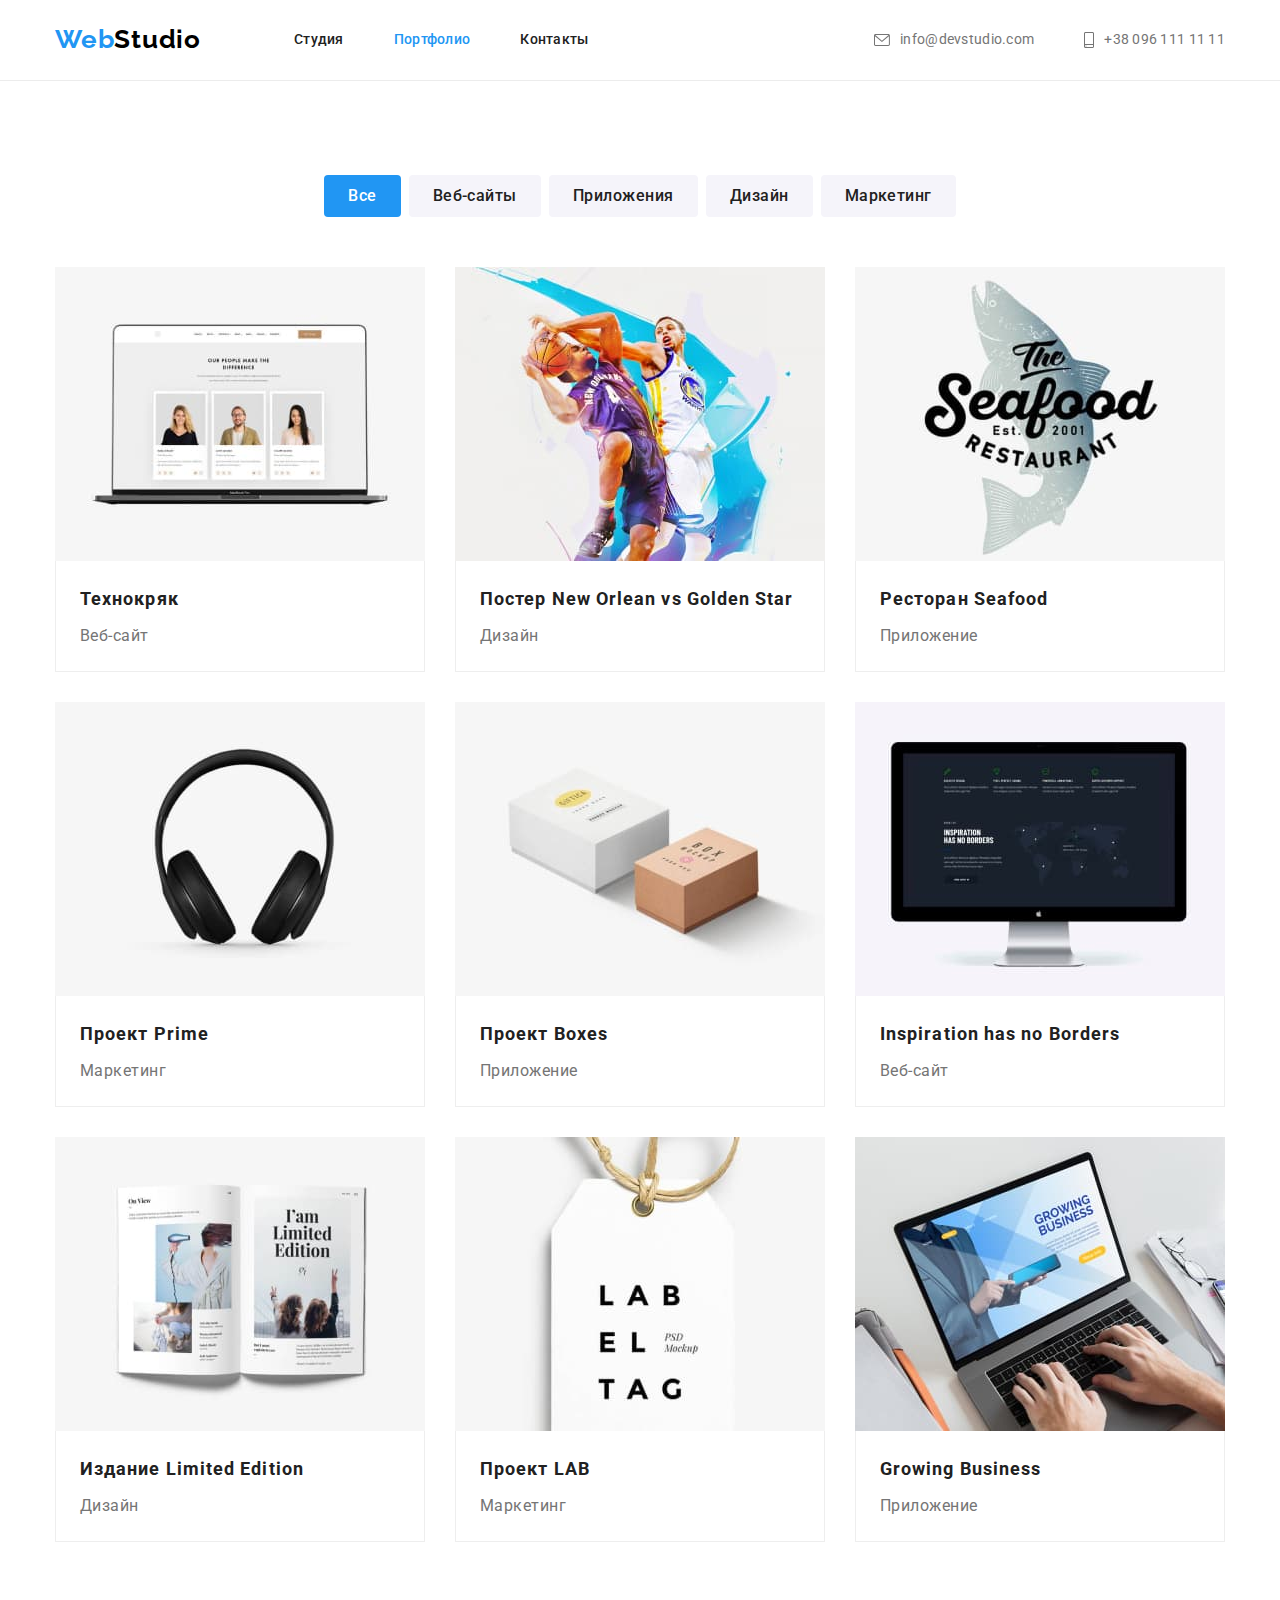
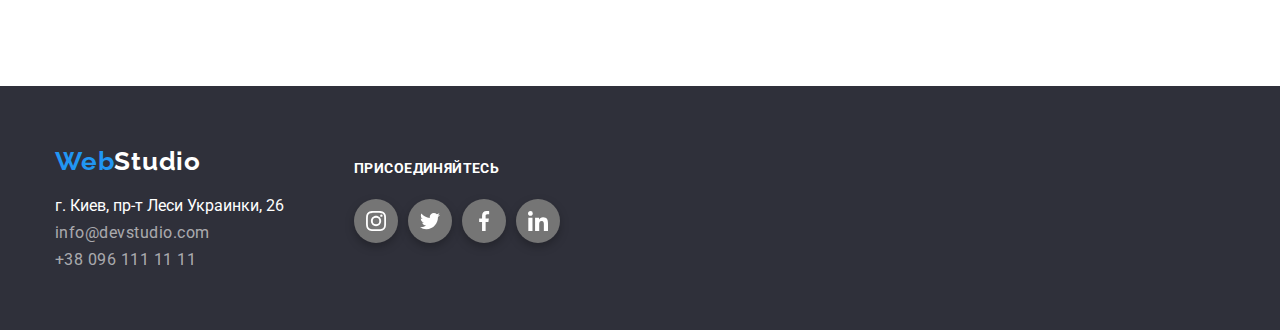
==== portfolio.html @ 72000f56 "q" ====
<!DOCTYPE html>
<html lang="ru">
  <head>
    <meta charset="UTF-8" />
    <meta http-equiv="X-UA-Compatible" content="IE=edge" />
    <meta name="viewport" content="width=device-width, initial-scale=1.0" />
    <title>Домашнее задание</title>
    <link rel="preconnect" href="https://fonts.googleapis.com" />
    <link rel="preconnect" href="https://fonts.gstatic.com" crossorigin />
    <link
      href="https://fonts.googleapis.com/css2?family=Raleway:wght@700&family=Roboto:wght@400;500;700;900&display=swap"
      rel="stylesheet"
    />
    <link
      rel="stylesheet"
      href="https://cdnjs.cloudflare.com/ajax/libs/modern-normalize/1.1.0/modern-normalize.css"
    />
    <link rel="stylesheet" href="./css/style.css" />
  </head>
  <body>
    <!--Навігація сайnа-->
    <header class="page-header">
      <div class="container main-nav">
        <a class="logo" href="" lang="en"><span class="logo-s">Web</span>Studio</a>
        <nav class="site-nav">
          <ul class="site-nav list">
            <li class="item"><a class="link" href="./index.html">Студия</a></li>
            <li class="item"><a class="link current" href="./portfolio.html">Портфолио</a></li>
            <li class="item"><a class="link" href="">Контакты</a></li>
          </ul>
        </nav>
        <ul class="auth-nav list">
          <li class="item">
            <a class="link" href="mailto:info@devstudio.com">
              <svg class="icon-envelope">
                <use href="./images/symbol-defs.svg#icon-envelope"></use>
              </svg>
              info@devstudio.com</a
            >
          </li>
          <li class="item">
            <a class="link" href="tel:+380961111111">
              <svg class="icon-smartphone">
                <use href="./images/symbol-defs.svg#icon-smartphone"></use>
              </svg>
              +38 096 111 11 11</a
            >
          </li>
        </ul>
      </div>
    </header>
    <main>
      <!--Секцыя потфолыо-->
      <section class="section-work section">
        <h1 class="title-nav visually-hidden">Портфолио</h1>
        <div class="container">
          <ul class="list list-nav">
            <li class="item"><button class="btn btn-nav active" type="button">Все</button></li>
            <li class="item"><button class="btn btn-nav" type="button">Веб-сайты</button></li>
            <li class="item"><button class="btn btn-nav" type="button">Приложения</button></li>
            <li class="item"><button class="btn btn-nav" type="button">Дизайн</button></li>
            <li class="item"><button class="btn btn-nav" type="button">Маркетинг</button></li>
          </ul>
          <ul class="list list-work">
            <li class="item">
              <a class="link" href="">
                <img src="./images/project.jpg" alt="ноутбук з сайтом" width="370" />
                <div class="border">
                  <h2 class="title">Технокряк</h2>
                  <p class="text">Веб-сайт</p>
                </div></a
              >
            </li>
            <li class="item">
              <a href="" class="link"
                ><img src="./images/project2.jpg" alt="Два баскетболысти" width="370" />
                <div class="border">
                  <h2 class="title">Постер New Orlean vs Golden Star</h2>
                  <p class="text">Дизайн</p>
                </div></a
              >
            </li>
            <li class="item">
              <a href="" class="link"
                ><img
                  src="./images/project3.jpg"
                  alt="Емблема ресторану seafood Риба"
                  width="370"
                />
                <div class="border">
                  <h2 class="title">Ресторан Seafood</h2>
                  <p class="text">Приложение</p>
                </div></a
              >
            </li>
            <li class="item">
              <a href="" class="link">
                <img src="./images/project4.jpg" alt="Наушники" width="370" />
                <div class="border">
                  <h2 class="title">Проект Prime</h2>
                  <p class="text">Маркетинг</p>
                </div></a
              >
            </li>
            <li class="item">
              <a href="" class="link"
                ><img src="./images/project5.jpg" alt="Две коробки" width="370" />
                <div class="border">
                  <h2 class="title">Проект Boxes</h2>
                  <p class="text">Приложение</p>
                </div></a
              >
            </li>
            <li class="item">
              <a href="" class="link"
                ><img src="./images/project6.jpg" alt="Монытор з веб сайтом" width="370" />
                <div class="border">
                  <h2 class="title">Inspiration has no Borders</h2>
                  <p class="text">Веб-сайт</p>
                </div></a
              >
            </li>
            <li class="item">
              <a href="" class="link"
                ><img src="./images/project7.jpg" alt="Открит журнал" width="370" />
                <div class="border">
                  <h2 class="title">Издание Limited Edition</h2>
                  <p class="text">Дизайн</p>
                </div></a
              >
            </li>
            <li class="item">
              <a href="" class="link">
                <img src="./images/project8.jpg" alt="Бирка з проекта" width="370" />
                <div class="border">
                  <h2 class="title">Проект LAB</h2>
                  <p class="text">Маркетинг</p>
                </div></a
              >
            </li>
            <li class="item">
              <a href="" class="link"
                ><img src="./images/project9.jpg" alt="Человек набираэт текст" width="370" />
                <div class="border">
                  <h2 class="title">Growing Business</h2>
                  <p class="text">Приложение</p>
                </div></a
              >
            </li>
          </ul>
        </div>
      </section>
    </main>
    <!--Подвал сторынки з адресою-->
    <footer>
      <div class="container container-footer">
        <div>
          <a class="logo-footers" href="" lang="en"><span class="logo-s">Web</span>Studio</a>
          <address class="address">
            <ul class="address-link list">
              <li class="item">
                <a class="link map" href="https://goo.gl/maps/MDSYe2KbFYDutrP69"
                  >г. Киев, пр-т Леси Украинки, 26</a
                >
              </li>
              <li class="item">
                <a class="link mail" href="mailto:info@devstudio.com">info@devstudio.com</a>
              </li>
              <li class="item">
                <a class="link tel" href="tel:+380961111111">+38 096 111 11 11</a>
              </li>
            </ul>
          </address>
        </div>
        <div class="footer-social">
          <p class="text-footer">присоединяйтесь</p>
          <ul class="list footer-link">
            <li class="item">
              <a class="link link-item" href=""
                ><svg class="social social-footer">
                  <use href="./images/symbol-defs.svg#icon-instagram"></use>
                </svg>
              </a>
            </li>
            <li class="item">
              <a class="link link-item" href="">
                <svg class="social social-footer">
                  <use href="./images/symbol-defs.svg#icon-twitter"></use>
                </svg>
              </a>
            </li>
            <li class="item">
              <a class="link link-item" href="">
                <svg class="social social-footer">
                  <use href="./images/symbol-defs.svg#icon-facebook"></use>
                </svg>
              </a>
            </li>
            <li class="item">
              <a class="link link-item" href=""
                ><svg class="social social-footer">
                  <use href="./images/symbol-defs.svg#icon-linkedin"></use>
                </svg>
              </a>
            </li>
          </ul>
        </div>
      </div>
    </footer>
  </body>
</html>
---- css/style.css ----
body {
  margin: 0;
  font-family: Roboto, sans-serif;
}
h1,
h2,
h3,
h4,
h5,
h6,
p,
ul {
  margin: 0px;
  padding: 0px;
}
img {
  display: block;
  min-width: 100%;
  height: auto;
}

:root {
  --prymary-text-color: #212121;
  --title-text-color: #757575;
  --accent-color: #2196f3;
  --second-accent-color: #ffffff;
  --prymary-bg-color: #2196f3;
  --icon-color: #afb1b8;
  --bg-icon-color: #f5f4fa;
  --border-color: 1px solid rgba(238, 238, 238, 1);
  --list-work-item: 30px;
}

/*Навігація*/
.link {
  text-decoration: none;
  color: var(--prymary-text-color);
  display: block;
}
.list {
  list-style: none;
}
.container {
  width: 1200px;
  padding-left: 15px;
  padding-right: 15px;
  margin: 0 auto;
  /*outline: 3px solid tomato;*/
}
.section {
  /*outline: 3px solid teal;*/
  padding-top: 94px;
  padding-bottom: 94px;
}

.page-header {
  border-bottom: 1px solid rgba(236, 236, 236, 1);
  background-color: #fff;
}
.main-nav {
  display: flex;
  align-items: center;
  /*#ececec*/
}
.logo {
  display: block;
  padding-top: 24px;
  padding-bottom: 25px;
  margin-right: 93px;
  text-decoration: none;
  font-family: Raleway;
  font-style: normal;
  font-weight: 700;
  font-size: 26px;
  line-height: 1.19;
  letter-spacing: 0.03em;
  color: #000000;
}
.logo-s {
  font-family: Raleway;
  font-style: normal;
  font-weight: 700;
  font-size: 26px;
  line-height: 1.19;
  letter-spacing: 0.03em;
  color: var(--accent-color);
}
.site-nav {
  display: flex;
}
.site-nav .item:not(:last-child) {
  margin-right: 50px;
}

.site-nav .link {
  padding-top: 32px;
  padding-bottom: 32px;
  font-family: inherit;
  font-weight: 500;
  font-size: 14px;
  line-height: 1.14;
  letter-spacing: 0.02em;
  color: var(--prymary-text-color);
}
.site-nav .current {
  color: var(--accent-color);
}
.site-nav .link:hover,
.site-nav .link:focus {
  font-size: 14px;
  line-height: 1.14;
  letter-spacing: 0.02em;
  color: var(--accent-color);
}
.auth-nav {
  display: flex;
  margin-left: auto;
  align-items: center;
}
.auth-nav .link {
  display: inline-block;
}

.auth-nav .item + .item {
  margin-left: 50px;
}
.auth-nav .link {
  display: flex;
  align-items: center;
  font-size: 14px;
  line-height: 1.14;
  letter-spacing: 0.02em;
  color: var(--title-text-color);
}
.auth-nav .link:hover,
.auth-nav .link:focus {
  font-size: 14px;
  line-height: 1.14;
  letter-spacing: 0.02em;
  color: var(--accent-color);
}
.icon-envelope {
  display: inline-block;
  width: 16px;
  height: 12px;
  margin-right: 10px;
  fill: #757575;
}
.icon-envelope:hover {
  fill: var(--accent-color);
}
.icon-smartphone {
  display: inline-block;
  width: 10px;
  height: 16px;
  margin-right: 10px;
  fill: #757575;
}
.icon-smartphone:hover,
.icon-smartphone:focus {
  fill: var(--accent-color);
}

/* Hero*/

.section-hero {
  background-color: rgba(47, 48, 58, 1);

  text-align: center;
  padding-top: 200px;
  padding-bottom: 200px;
  height: 600px;
  max-width: 1600px;
  margin-left: auto;
  margin-right: auto;

  background-image: linear-gradient(to bottom, rgba(47, 48, 58, 0.4), rgba(47, 48, 58, 0.4)),
    url('../images/bg-hero.jpg');
  background-size: auto;
  background-repeat: no-repeat;
  background-position: center;
}

.bg-hero {
}

.section-hero .title {
  margin-bottom: 30px;
  margin-left: auto;
  margin-right: auto;
  font-weight: 900;
  font-size: 44px;
  line-height: 1.36;
  width: 696px;
  text-align: center;
  letter-spacing: 0.06em;
  text-transform: uppercase;
  color: var(--second-accent-color);
}

.section-hero .btn {
  font-weight: 700;
  font-size: 16;
  line-height: 1.87;
  letter-spacing: 0.06em;
  color: var(--second-accent-color);
  background-color: var(--prymary-bg-color);
  filter: drop-shadow(0px 4px 4px rgba(0, 0, 0, 0.25));
  border-radius: 4px;
}
.btn-hero {
  padding-top: 10px;
  padding-bottom: 10px;
  padding-left: 32px;
  padding-right: 32px;
}

/* Особливості*/
.feature {
  padding-bottom: 0;
}
.feature-icon {
  display: flex;
  align-items: center;
  justify-content: center;
  margin-bottom: 30px;
  height: 120px;

  background-color: var(--bg-icon-color);
  border-radius: 4px;
}
.icon-antenna {
  display: flex;
  width: 70px;
  height: 70px;
}

.feature .title {
  font-weight: 700;
  font-size: 14px;
  line-height: 1.14;
  letter-spacing: 0.03em;
  text-transform: uppercase;
  color: var(--prymary-text-color);
}
.feature-list {
  display: flex;
  flex-wrap: wrap;
}
.feature-list .item {
  width: calc(100% / 4 - 30px);
  margin-left: 30px;
}
.feature-list .item:first-of-type {
  margin-left: 0px;
}

.feature .text {
  font-size: 14px;
  line-height: 1.71;
  letter-spacing: 0.03em;
  color: var(--title-text-color);
}

/*Секція рід заннятть по фото*/
.work .title {
  margin: 0 auto;
  margin-bottom: 50px;
  font-weight: 700;
  font-size: 36px;
  line-height: 1.16;
  text-align: center;
  letter-spacing: 0.03em;
  color: var(--prymary-text-color);
}
.work-list {
  display: flex;
  flex-wrap: wrap;
}
.work-list .item {
  flex-basis: calc(100% / 3 - var(--list-work-item));
  margin-left: var(--list-work-item);
}
.work-list .item:first-of-type {
  margin-left: 0;
}

/*Наша команда*/
.team {
  background-color: #f5f4fa;
}
.team-title {
  margin-bottom: 50px;
  font-weight: 700;
  font-size: 36px;
  line-height: 1.16;
  text-align: center;
  letter-spacing: 0.03em;
  color: var(--prymary-text-color);
}
.team .title {
  font-size: 16px;
  line-height: 1.18;
  text-align: center;
  letter-spacing: 0.03em;
  color: var(--prymary-text-color);
}
.team .text {
  font-size: 16px;
  line-height: 1.18;
  text-align: center;
  letter-spacing: 0.03em;

  color: var(--title-text-color);
}
.team-list {
  display: flex;
  flex-wrap: wrap;
}
.team-list .item {
  flex-basis: calc(100% / 4 - var(--list-work-item));
  margin-left: var(--list-work-item);
  background: var(--second-accent-color);

  box-shadow: 0px 1px 3px rgba(0, 0, 0, 0.12), 0px 1px 1px rgba(0, 0, 0, 0.14),
    0px 2px 1px rgba(0, 0, 0, 0.2);
  border-radius: 0px 0px 4px 4px;
}

.team-list .item:first-of-type {
  margin-left: 0px;
}

.team-list .title {
  /* margin-top: 30px; */
  margin-bottom: 10px;
}
.team-list .text {
  margin-bottom: 16px;
}
.social-link {
  display: flex;
}
.social-link .link {
  display: block;
  align-content: center;
  border-radius: 50%;
  width: 44px;
  height: 44px;
  padding: 12px;
}

.social {
  display: block;
  justify-content: center;
  fill: var(--icon-color);
  width: 20px;
  height: 20px;
}
.social-link .link:not(:last-child) {
  margin-right: 10px;
}
.social:hover,
.social:focus {
  fill: var(--second-accent-color);
}
.social-link .link:hover,
.social-link .link:focus {
  background-color: var(--accent-color);
}
.border-team {
  border-left: var(--border-color);
  border-right: var(--border-color);
  border-bottom: var(--border-color);
  padding: 30px 24px 30px 24px;
}

/* Постоянные клиенты */
.client-title {
  margin-bottom: 50px;
  font-weight: 700;
  font-size: 36px;
  line-height: 1.16;
  text-align: center;
  letter-spacing: 0.03em;
  color: var(--prymary-text-color);
}
.client-list {
  display: flex;
}
.client-item {
  display: flex;
  padding-top: 16px;
  padding-bottom: 16px;
  padding-left: 32px;
  padding-right: 32px;
  width: 170px;
  height: 92px;
  left: 1015px;
  top: 2493px;
  border: 1px solid #afb1b8;
  border-radius: 4px;
}
.client-link {
  margin: 0;
  padding: 0;
}
.icon-company {
  width: 106px;
  height: 60px;
  fill: var(--icon-color);
}
.client-item:not(:last-child) {
  margin-right: 30px;
}
.client-item:hover,
.client-item:focus {
  border: 1px solid var(--accent-color);
}
.client-item .icon-company:hover,
.client-item .icon-company:focus {
  fill: var(--accent-color);
}

/*Портфоліо*/

.visually-hidden {
  position: absolute;
  width: 1px;
  height: 1px;
  margin: -1px;
  border: 0;
  padding: 0;
  white-space: nowrap;
  clip-path: inset(100%);
  clip: rect(0 0 0 0);
  overflow: hidden;
}
.work {
  display: flex;
  margin: 0 auto;
}
.list-nav {
  display: flex;
  justify-content: center;
}
.list-work {
  display: flex;
  flex-wrap: wrap;
  margin-left: calc(-1 * var(--list-work-item));
  margin-top: calc(-1 * var(--list-work-item));
}
.list-work .item {
  flex-basis: calc(100% / 3 - var(--list-work-item));
  margin-left: var(--list-work-item);
  margin-top: var(--list-work-item);
}

.section-work .list {
  margin-bottom: 50px;
}
.list-nav .item:not(:last-child) {
  margin-right: 8px;
}

.btn {
  font-family: Roboto;
  font-style: normal;
  font-weight: 500;
  font-size: 16px;
  border-radius: 4px;
  line-height: 1.62;
  text-align: center;
  letter-spacing: 0.03em;
  border-color: transparent;
  background-color: #f5f4fa;
  color: var(--prymary-text-color);
  cursor: pointer;
}
.btn-nav {
  background: #f5f4fa;
  border-radius: 4px;
  padding-top: 6px;
  padding-bottom: 6px;
  padding-left: 22px;
  padding-right: 22px;
}
.active {
  background: #2196f3;
  font-size: 16px;
  line-height: 1.62;
  text-align: center;
  letter-spacing: 0.03em;
  color: var(--second-accent-color);
}

.btn:hover,
.btn:focus {
  font-family: Roboto;
  font-style: normal;
  font-weight: 500;
  font-size: 16px;
  line-height: 1.62;
  text-align: center;
  letter-spacing: 0.03em;
  background-color: var(--prymary-bg-color);
  color: var(--second-accent-color);
  box-shadow: 0px 1px 1px rgba(0, 0, 0, 0.12), 0px 4px 4px rgba(0, 0, 0, 0.06),
    1px 4px 6px rgba(0, 0, 0, 0.16);
}

.section-work .title {
  font-weight: 700;
  font-size: 18px;
  line-height: 2;
  letter-spacing: 0.06em;
  text-align: start;
  color: var(--prymary-text-color);
  margin-bottom: 4px;
}
.section-work .text {
  font-size: 16px;
  line-height: 1.87;
  letter-spacing: 0.03em;
  color: var(--title-text-color);
}
.border {
  border-left: var(--border-color);
  border-right: var(--border-color);
  border-bottom: var(--border-color);
  padding: 20px 24px 20px 24px;
}
.list-work .link:hover,
.list-work .link:focus {
  box-shadow: 0px 1px 1px rgba(0, 0, 0, 0.12), 0px 4px 4px rgba(0, 0, 0, 0.06),
    1px 4px 6px rgba(0, 0, 0, 0.16);
}

/*Пiдвал сторiнки з адресою*/
footer {
  display: flex;
  background: #2f303a;
  padding-top: 60px;
  padding-bottom: 60px;
}
.container-footer {
  display: flex;
}

.footers {
  margin-top: 0;
  margin-bottom: 0;
  color: var(--second-accent-color);
}
.address {
  display: block;
  font-family: Roboto;
  font-style: normal;
  color: #ffffff;
}
.address-link .item:not(:last-child) {
  margin-bottom: 9px;
}
.logo-footers {
  display: block;
  margin-bottom: 20px;
  text-decoration: none;
  font-family: Raleway;
  font-style: normal;
  font-weight: 700;
  font-size: 26px;
  line-height: 1.19;
  letter-spacing: 0.03em;
  color: var(--second-accent-color);
}

.logo-s .address .link {
  font-family: Roboto;
  font-style: normal;
  font-weight: 500;
  font-size: 14px;
  line-height: 1.71;
  letter-spacing: 0.03em;
  color: rgba(255, 255, 255, 0, 6);
}

.address .mail,
.address .tel {
  letter-spacing: 0.03em;

  color: rgba(255, 255, 255, 0.6);
}

.address .map {
  color: var(--second-accent-color);
}
.address .link:hover,
.address .link:focus {
  color: var(--accent-color);
}
.address-link {
}
.address-link .item:not(:last-child) {
  margin-bottom: 9px;
}
.footer-social {
  margin-left: 70px;
}
.footer-link {
  display: flex;
}
.link-item {
  width: 44px;
  height: 44px;
  align-content: center;
  border-radius: 50%;
  background-color: var(--title-text-color);

  padding: 12px;
  filter: drop-shadow(0px 4px 4px rgba(0, 0, 0, 0.25));
}
.footer-social {
  padding-top: 15px;
}
.text-footer {
  margin-bottom: 20px;
  width: 145px;
  height: 18.4px;

  font-family: Roboto;
  font-style: normal;
  font-weight: bold;
  font-size: 14px;
  line-height: 1.14;
  letter-spacing: 0.03em;
  text-transform: uppercase;

  color: #ffffff;
}
.social-footer {
  fill: var(--second-accent-color);
}
.footer-link .item:not(:last-child) {
  margin-right: 10px;
}
.link-item .social:hover,
.link-item .social:focus {
  fill: var(--second-accent-color);
}
.link-item:hover,
.link-item:focus {
  background-color: var(--accent-color);
}
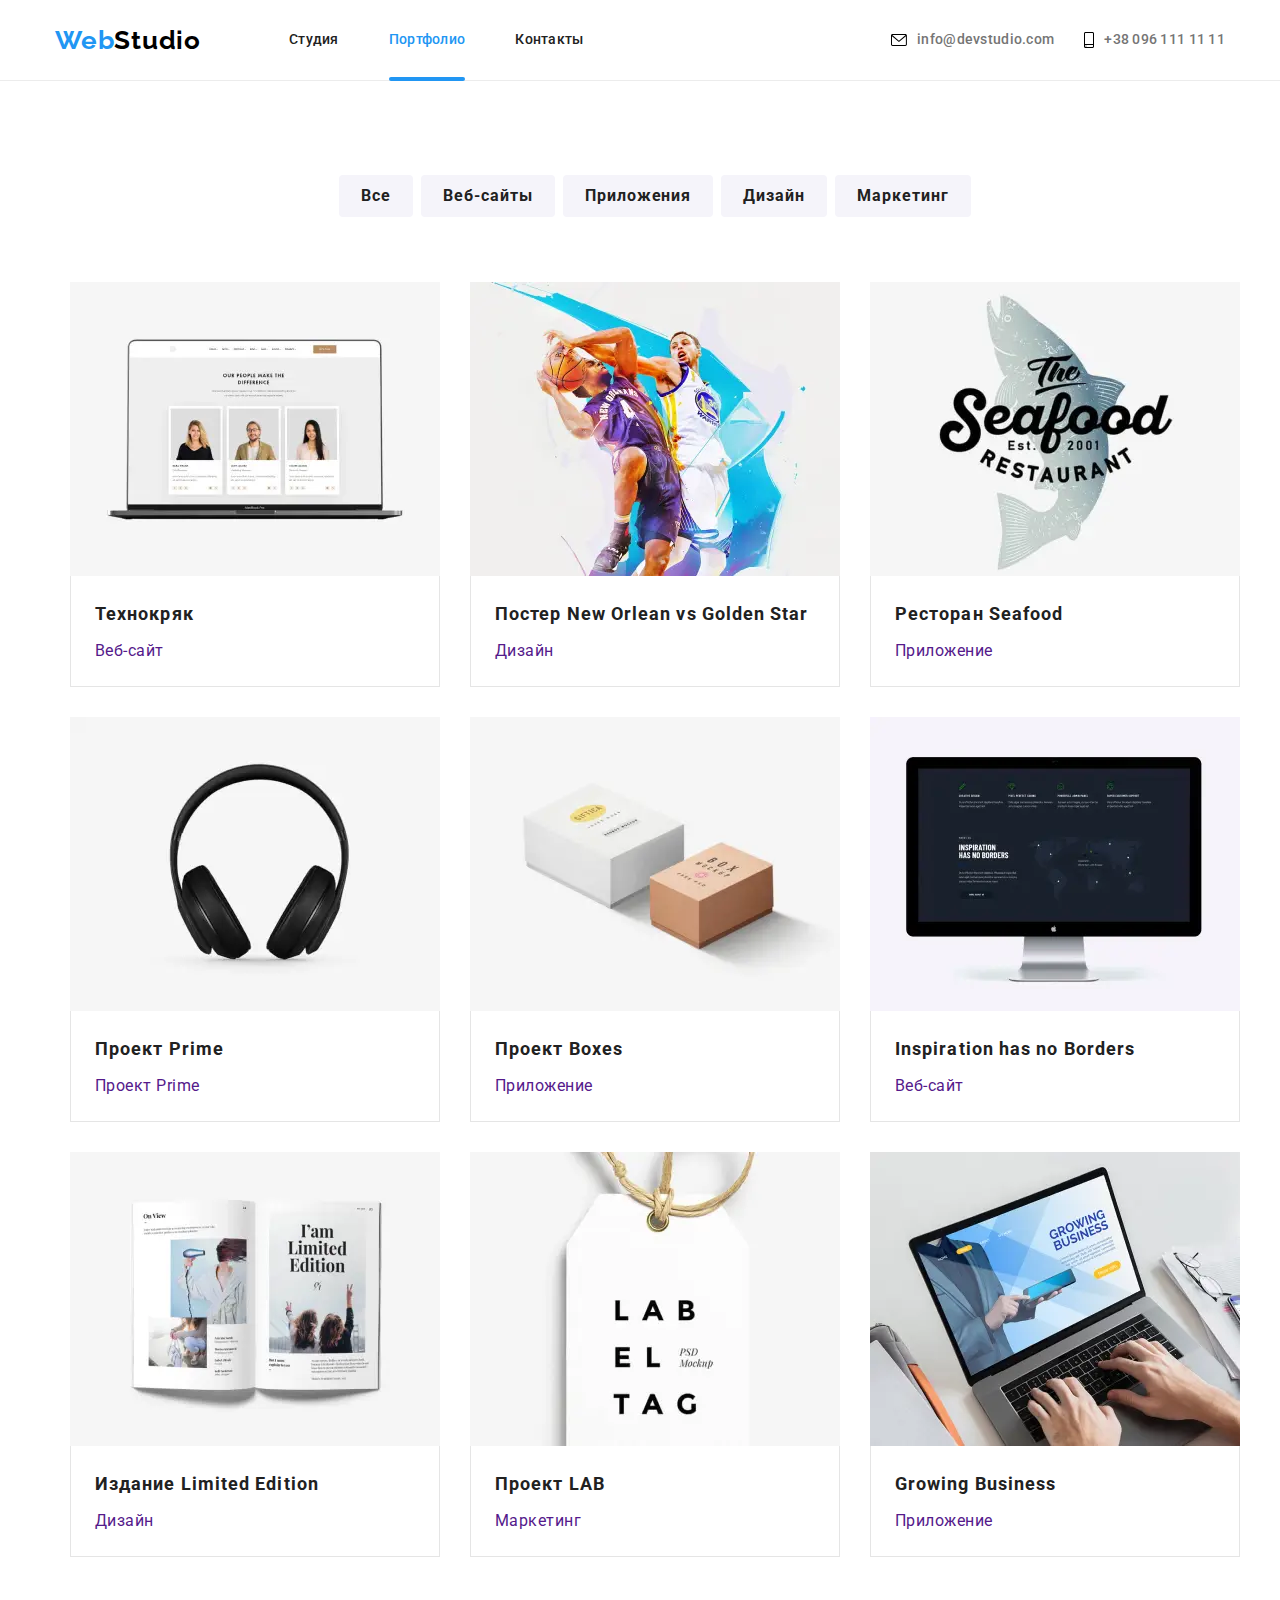
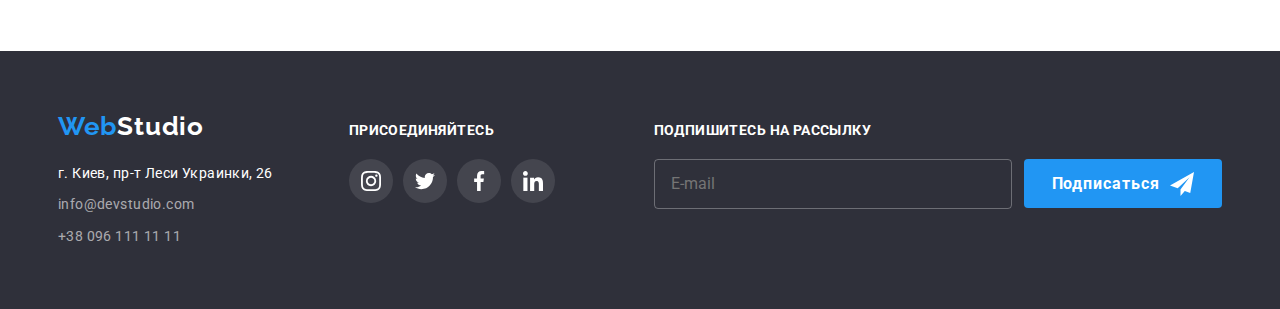
==== commit ac8d7399: "1" ====
--- a/portfolio.html
+++ b/portfolio.html
@@ -1,211 +1,571 @@
 <!DOCTYPE html>
 <html lang="ru">
-  <head>
-    <meta charset="UTF-8" />
-    <meta http-equiv="X-UA-Compatible" content="IE=edge" />
-    <meta name="viewport" content="width=device-width, initial-scale=1.0" />
-    <title>Домашнее задание</title>
-    <link rel="preconnect" href="https://fonts.googleapis.com" />
-    <link rel="preconnect" href="https://fonts.gstatic.com" crossorigin />
+
+<head>
+    <meta charset="UTF-8">
+    <meta http-equiv="X-UA-Compatible" content="IE=edge">
+    <meta name="viewport" content="width=device-width, initial-scale=1.0">
+    <title>WebStudio Portfolio</title>
+    <link rel="preconnect" href="https://fonts.gstatic.com">
     <link
-      href="https://fonts.googleapis.com/css2?family=Raleway:wght@700&family=Roboto:wght@400;500;700;900&display=swap"
-      rel="stylesheet"
-    />
-    <link
-      rel="stylesheet"
-      href="https://cdnjs.cloudflare.com/ajax/libs/modern-normalize/1.1.0/modern-normalize.css"
-    />
-    <link rel="stylesheet" href="./css/style.css" />
-  </head>
-  <body>
-    <!--Навігація сайnа-->
-    <header class="page-header">
-      <div class="container main-nav">
-        <a class="logo" href="" lang="en"><span class="logo-s">Web</span>Studio</a>
-        <nav class="site-nav">
-          <ul class="site-nav list">
-            <li class="item"><a class="link" href="./index.html">Студия</a></li>
-            <li class="item"><a class="link current" href="./portfolio.html">Портфолио</a></li>
-            <li class="item"><a class="link" href="">Контакты</a></li>
-          </ul>
-        </nav>
-        <ul class="auth-nav list">
-          <li class="item">
-            <a class="link" href="mailto:info@devstudio.com">
-              <svg class="icon-envelope">
-                <use href="./images/symbol-defs.svg#icon-envelope"></use>
-              </svg>
-              info@devstudio.com</a
-            >
-          </li>
-          <li class="item">
-            <a class="link" href="tel:+380961111111">
-              <svg class="icon-smartphone">
-                <use href="./images/symbol-defs.svg#icon-smartphone"></use>
-              </svg>
-              +38 096 111 11 11</a
-            >
-          </li>
-        </ul>
-      </div>
+        href="https://fonts.googleapis.com/css2?family=Raleway:wght@700&family=Roboto:wght@400;500;700;900&display=swap"
+        rel="stylesheet">
+    <link rel="stylesheet"
+        href="https://cdnjs.cloudflare.com/ajax/libs/modern-normalize/1.0.0/modern-normalize.min.css">
+    <link rel="stylesheet" href="./css/main.min.css">
+    <!-- <link rel="stylesheet" href="./css/styles.css"> -->
+</head>
+
+<body>
+    <header class="header">
+        <div class="header__container container">
+            <nav class="header__navigation">
+                <a class="header__logo link" href="./index.html">
+                    <span class="header__logo-web">Web</span>Studio</a>
+                <ul class="menu list">
+                    <li class="menu__item">
+                        <a class="menu__link link" href="./index.html">Студия</a>
+                    </li>
+                    <li class="menu__item">
+                        <a class="menu__link link current" href="./portfolio.html">Портфолио</a>
+                    </li>
+                    <li class="menu__item">
+                        <a class="menu__link link" href="">Контакты</a>
+                    </li>
+                </ul>
+
+            </nav>
+            <ul class="contacts__list list">
+                <li class="contacts__item-mail">
+                    <a class="contacts__link link" href="mailto:info@devstudio.com">
+                        <svg class="contacts__link-envelope-icon">
+                            <use href="./images/icons.svg#icon-envelope"></use>
+                        </svg>
+                        info@devstudio.com
+                    </a>
+                </li>
+                <li class="contacts__item-phone link">
+                    <a class="contacts__link link" href="tel:+380961111111">
+                        <svg class="contacts__link-phone-icon">
+                            <use href="./images/icons.svg#icon-smartphone"></use>
+                        </svg>
+                        +38 096 111 11 11
+                    </a>
+                </li>
+            </ul>
+            <!-- Кнопка "бургер" -->
+            <button type="button" class="header__mobile-menu-btn" data-menu-button>
+                <svg class="header__mobile-menu-icon">
+                    <use href="./images/icons.svg#burger-menu"></use>
+                </svg>
+            </button>
+        </div>
+        <div class="mobile-menu" data-menu>
+            <div class="mobile-menu__container container">
+                <button type="button" class="mobile-menu__close-btn" data-menu-close>
+                    <svg class="modal__close-btn-icon">
+                        <use href="./images/icons.svg#icon-close"></use>
+                    </svg>
+                </button>
+                <ul class="mobile-menu__link-list list">
+                    <li class="mobile-menu__item">
+                        <a class="mobile-menu__link link" href="./index.html">Студия</a>
+                    </li>
+                    <li class="mobile-menu__item">
+                        <a class="mobile-menu__link link phone-current" href="./portfolio.html">Портфолио</a>
+                    </li>
+                    <li class="mobile-menu__item">
+                        <a class="mobile-menu__link link" href="">Контакты</a>
+                    </li>
+                </ul>
+                <ul class="mobile-menu__list list">
+                    <li class="mobile-menu__contacts-item link">
+                        <a class="mobile-menu__contacts-link-phone link" href="tel:+380961111111">
+                            +38 096 111 11 11
+                        </a>
+                    </li>
+                    <li class="mobile-menu__contacts-item">
+                        <a class="mobile-menu__contacts-link-mail link" href="mailto:info@devstudio.com">
+                            info@devstudio.com
+                        </a>
+                    </li>
+                </ul>
+                <ul class="mobile-menu__social-list list">
+                    <li class="mobile-menu__social-item">
+                        <a class="mobile-menu__social-link link" href="#">Instagram</a>
+                    </li>
+                    <li class="mobile-menu__social-item">
+                        <a class="mobile-menu__social-link link" href="#">Twitter</a>
+                    </li>
+                    <li class="mobile-menu__social-item">
+                        <a class="mobile-menu__social-link link" href="#">Facebook</a>
+                    </li>
+                    <li class="mobile-menu__social-item">
+                        <a class="mobile-menu__social-link link" href="#">LinkedIn</a>
+                    </li>
+                </ul>
+            </div>
+        </div>
     </header>
+
     <main>
-      <!--Секцыя потфолыо-->
-      <section class="section-work section">
-        <h1 class="title-nav visually-hidden">Портфолио</h1>
-        <div class="container">
-          <ul class="list list-nav">
-            <li class="item"><button class="btn btn-nav active" type="button">Все</button></li>
-            <li class="item"><button class="btn btn-nav" type="button">Веб-сайты</button></li>
-            <li class="item"><button class="btn btn-nav" type="button">Приложения</button></li>
-            <li class="item"><button class="btn btn-nav" type="button">Дизайн</button></li>
-            <li class="item"><button class="btn btn-nav" type="button">Маркетинг</button></li>
-          </ul>
-          <ul class="list list-work">
-            <li class="item">
-              <a class="link" href="">
-                <img src="./images/project.jpg" alt="ноутбук з сайтом" width="370" />
-                <div class="border">
-                  <h2 class="title">Технокряк</h2>
-                  <p class="text">Веб-сайт</p>
-                </div></a
-              >
-            </li>
-            <li class="item">
-              <a href="" class="link"
-                ><img src="./images/project2.jpg" alt="Два баскетболысти" width="370" />
-                <div class="border">
-                  <h2 class="title">Постер New Orlean vs Golden Star</h2>
-                  <p class="text">Дизайн</p>
-                </div></a
-              >
-            </li>
-            <li class="item">
-              <a href="" class="link"
-                ><img
-                  src="./images/project3.jpg"
-                  alt="Емблема ресторану seafood Риба"
-                  width="370"
-                />
-                <div class="border">
-                  <h2 class="title">Ресторан Seafood</h2>
-                  <p class="text">Приложение</p>
-                </div></a
-              >
-            </li>
-            <li class="item">
-              <a href="" class="link">
-                <img src="./images/project4.jpg" alt="Наушники" width="370" />
-                <div class="border">
-                  <h2 class="title">Проект Prime</h2>
-                  <p class="text">Маркетинг</p>
-                </div></a
-              >
-            </li>
-            <li class="item">
-              <a href="" class="link"
-                ><img src="./images/project5.jpg" alt="Две коробки" width="370" />
-                <div class="border">
-                  <h2 class="title">Проект Boxes</h2>
-                  <p class="text">Приложение</p>
-                </div></a
-              >
-            </li>
-            <li class="item">
-              <a href="" class="link"
-                ><img src="./images/project6.jpg" alt="Монытор з веб сайтом" width="370" />
-                <div class="border">
-                  <h2 class="title">Inspiration has no Borders</h2>
-                  <p class="text">Веб-сайт</p>
-                </div></a
-              >
-            </li>
-            <li class="item">
-              <a href="" class="link"
-                ><img src="./images/project7.jpg" alt="Открит журнал" width="370" />
-                <div class="border">
-                  <h2 class="title">Издание Limited Edition</h2>
-                  <p class="text">Дизайн</p>
-                </div></a
-              >
-            </li>
-            <li class="item">
-              <a href="" class="link">
-                <img src="./images/project8.jpg" alt="Бирка з проекта" width="370" />
-                <div class="border">
-                  <h2 class="title">Проект LAB</h2>
-                  <p class="text">Маркетинг</p>
-                </div></a
-              >
-            </li>
-            <li class="item">
-              <a href="" class="link"
-                ><img src="./images/project9.jpg" alt="Человек набираэт текст" width="370" />
-                <div class="border">
-                  <h2 class="title">Growing Business</h2>
-                  <p class="text">Приложение</p>
-                </div></a
-              >
-            </li>
-          </ul>
+
+        <section class="portfolio__presentation container">
+            <div class="portfolio__box container">
+                <h1 hidden>Наши работы</h1>
+                <ul class="portfolio__menu list">
+                    <li class="porfolio__menu-item">
+                        <button class="modal-btn" type="button">Все</button>
+                    </li>
+                    <li class="porfolio__menu-item">
+                        <button class="modal-btn" type="button">Веб-сайты</button>
+                    </li>
+                    <li class="porfolio__menu-item">
+                        <button class="modal-btn" type="button">Приложения</button>
+                    </li>
+                    <li class="porfolio__menu-item">
+                        <button class="modal-btn" type="button">Дизайн</button>
+                    </li>
+                    <li class="porfolio__menu-item">
+                        <button class="modal-btn" type="button">Маркетинг</button>
+                    </li>
+                </ul>
+
+
+
+
+                <ul class="porfolio__list list">
+                    <li class="portfolio__list-item">
+                        <a href="" class="porfolio__list-item-block link">
+                            <div class="portfolio__list-item-wrapper">
+                                <picture>
+                                    <source
+                                        srcset="./images/adaptive/portfolio/desktop/desktop-tehno-crack@1x.webp 1x, ./images/adaptive/portfolio/desktop/desktop-tehno-crack@2x.webp 2x"
+                                        media="(min-width: 1200px)" type="image/webp">
+                                    <source
+                                        srcset="./images/adaptive/portfolio/desktop/desktop-tehno-crack@1x.jpg 1x, ./images/adaptive/portfolio/desktop/desktop-tehno-crack@2x.jpg 2x"
+                                        media="(min-width: 1200px)">
+
+                                    <source
+                                        srcset="./images/adaptive/portfolio/tablet/tablet-tehno-crack@1x.webp 1x, ./images/adaptive/portfolio/tablet/tablet-tehno-crack@2x.webp 2x"
+                                        media="(min-width: 768px)" type="image/webp">
+                                    <source
+                                        srcset="./images/adaptive/portfolio/tablet/tablet-tehno-crack@1x.jpg 1x, ./images/adaptive/portfolio/tablet/tablet-tehno-crack@2x.jpg 2x"
+                                        media="(min-width: 768px)">
+
+                                    <source
+                                        srcset="./images/adaptive/portfolio/mobile/mobile-tehno-crack@1x.webp 1x, ./images/adaptive/portfolio/mobile/mobile-tehno-crack@2x.webp 2x"
+                                        media="(max-width: 767px)" type="image/webp">
+                                    <source
+                                        srcset="./images/adaptive/portfolio/mobile/mobile-tehno-crack@1x.jpg 1x, ./images/adaptive/portfolio/mobile/mobile-tehno-crack@2x.jpg 2x"
+                                        media="(max-width: 767px)">
+
+                                    <img class="portfolio__list-item-img" src="./images/portfolio/tehno-crack.jpg"
+                                        alt="">
+                                </picture>
+
+                                <p class="portfolio__list_overlay">Технокряк это современная площадка распространения
+                                    коронавируса. Компании используют эту платформу
+                                    для цифрового
+                                    шпионажа и атак на защищённые сервера конкурентов.</p>
+                            </div>
+                            <div class="portfolio__list-item-box">
+                                <h2 class="portfolio__list-item-box-suptitle">Технокряк</h2>
+                                <p class="portfolio__list-item-box-text">Веб-сайт</p>
+                            </div>
+                        </a>
+                    </li>
+                    <li class="portfolio__list-item">
+                        <a href="" class="porfolio__list-item-block link">
+                            <div class="portfolio__list-item-wrapper">
+                                <picture>
+                                    <source
+                                        srcset="./images/adaptive/portfolio/desktop/desktop-poster-new-orlean@1x.webp 1x, ./images/adaptive/portfolio/desktop/desktop-poster-new-orlean@2x.webp 2x"
+                                        media="(min-width: 1200px)" type="image/webp">
+                                    <source
+                                        srcset="./images/adaptive/portfolio/desktop/desktop-poster-new-orlean@1x.jpg 1x, ./images/adaptive/portfolio/desktop/desktop-poster-new-orlean@2x.jpg 2x"
+                                        media="(min-width: 1200px)">
+
+                                    <source
+                                        srcset="./images/adaptive/portfolio/tablet/tablet-poster-new-orlean@1x.webp 1x, ./images/adaptive/portfolio/tablet/tablet-poster-new-orlean@2x.webp 2x"
+                                        media="(min-width: 768px)" type="image/webp">
+                                    <source
+                                        srcset="./images/adaptive/portfolio/tablet/tablet-poster-new-orlean@1x.jpg 1x, ./images/adaptive/portfolio/tablet/tablet-poster-new-orlean@2x.jpg 2x"
+                                        media="(min-width: 768px)">
+
+                                    <source
+                                        srcset="./images/adaptive/portfolio/mobile/mobile-poster-new-orlean@1x.webp 1x, ./images/adaptive/portfolio/mobile/mobile-poster-new-orlean@2x.webp 2x"
+                                        media="(max-width: 767px)" type="image/webp">
+                                    <source
+                                        srcset="./images/adaptive/portfolio/mobile/mobile-poster-new-orlean@1x.jpg 1x, ./images/adaptive/portfolio/mobile/mobile-poster-new-orlean@2x.jpg 2x"
+                                        media="(max-width: 767px)">
+
+                                    <img class="portfolio__list-item-img" src="./images/portfolio/poster-new-orlean.jpg"
+                                        alt="">
+                                </picture>
+
+                                <p class="portfolio__list_overlay">Технокряк это современная площадка распространения
+                                    коронавируса. Компании используют эту платформу
+                                    для цифрового
+                                    шпионажа и атак на защищённые сервера конкурентов.</p>
+                            </div>
+                            <div class="portfolio__list-item-box">
+                                <h2 class="portfolio__list-item-box-suptitle">Постер New Orlean vs Golden Star</h2>
+                                <p class="portfolio__list-item-box-text">Дизайн</p>
+                            </div>
+                        </a>
+                    </li>
+                    <li class="portfolio__list-item">
+                        <a href="" class="porfolio__list-item-block link">
+                            <div class="portfolio__list-item-wrapper">
+                                <picture>
+                                    <source
+                                        srcset="./images/adaptive/portfolio/desktop/desktop-restaurant-sea-food@1x.webp 1x, ./images/adaptive/portfolio/desktop/desktop-restaurant-sea-food@2x.webp 2x"
+                                        media="(min-width: 1200px)" type="image/webp">
+                                    <source
+                                        srcset="./images/adaptive/portfolio/desktop/desktop-restaurant-sea-food@1x.jpg 1x, ./images/adaptive/portfolio/desktop/desktop-restaurant-sea-food@2x.jpg 2x"
+                                        media="(min-width: 1200px)">
+
+                                    <source
+                                        srcset="./images/adaptive/portfolio/tablet/tablet-restaurant-sea-food@1x.webp 1x, ./images/adaptive/portfolio/tablet/tablet-restaurant-sea-food@2x.webp 2x"
+                                        media="(min-width: 768px)" type="image/webp">
+                                    <source
+                                        srcset="./images/adaptive/portfolio/tablet/tablet-restaurant-sea-food@1x.jpg 1x, ./images/adaptive/portfolio/tablet/tablet-restaurant-sea-food@2x.jpg 2x"
+                                        media="(min-width: 768px)">
+
+                                    <source
+                                        srcset="./images/adaptive/portfolio/mobile/mobile-restaurant-sea-food@1x.webp 1x, ./images/adaptive/portfolio/mobile/mobile-restaurant-sea-food@2x.webp 2x"
+                                        media="(max-width: 767px)" type="image/webp">
+                                    <source
+                                        srcset="./images/adaptive/portfolio/mobile/mobile-restaurant-sea-food@1x.jpg 1x, ./images/adaptive/portfolio/mobile/mobile-restaurant-sea-food@2x.jpg 2x"
+                                        media="(max-width: 767px)">
+
+                                    <img class="portfolio__list-item-img"
+                                        src="./images/portfolio/restaurant-sea-food.jpg" alt="">
+                                </picture>
+
+                                <p class="portfolio__list_overlay">Технокряк это современная площадка распространения
+                                    коронавируса. Компании используют эту платформу
+                                    для цифрового
+                                    шпионажа и атак на защищённые сервера конкурентов.</p>
+                            </div>
+                            <div class="portfolio__list-item-box">
+                                <h2 class="portfolio__list-item-box-suptitle">Ресторан Seafood</h2>
+                                <p class="portfolio__list-item-box-text">Приложение</p>
+                            </div>
+                        </a>
+                    </li>
+                    <li class="portfolio__list-item">
+                        <a href="" class="porfolio__list-item-block link">
+                            <div class="portfolio__list-item-wrapper">
+                                <picture>
+                                    <source
+                                        srcset="./images/adaptive/portfolio/desktop/desktop-headphones@1x.webp 1x, ./images/adaptive/portfolio/desktop/desktop-headphones@2x.webp 2x"
+                                        media="(min-width: 1200px)" type="image/webp">
+                                    <source
+                                        srcset="./images/adaptive/portfolio/desktop/desktop-headphones@1x.jpg 1x, ./images/adaptive/portfolio/desktop/desktop-headphones@2x.jpg 2x"
+                                        media="(min-width: 1200px)">
+
+                                    <source
+                                        srcset="./images/adaptive/portfolio/tablet/tablet-headphones@1x.webp 1x, ./images/adaptive/portfolio/tablet/tablet-headphones@2x.webp 2x"
+                                        media="(min-width: 768px)" type="image/webp">
+                                    <source
+                                        srcset="./images/adaptive/portfolio/tablet/tablet-headphones@1x.jpg 1x, ./images/adaptive/portfolio/tablet/tablet-headphones@2x.jpg 2x"
+                                        media="(min-width: 768px)">
+
+                                    <source
+                                        srcset="./images/adaptive/portfolio/mobile/mobile-headphones@1x.webp 1x, ./images/adaptive/portfolio/mobile/mobile-headphones@2x.webp 2x"
+                                        media="(max-width: 767px)" type="image/webp">
+                                    <source
+                                        srcset="./images/adaptive/portfolio/mobile/mobile-headphones@1x.jpg 1x, ./images/adaptive/portfolio/mobile/mobile-headphones@2x.jpg 2x"
+                                        media="(max-width: 767px)">
+
+                                    <img class="portfolio__list-item-img" src="./images/portfolio/headphones.jpg"
+                                        alt="">
+                                </picture>
+
+                                <p class="portfolio__list_overlay">Технокряк это современная площадка распространения
+                                    коронавируса. Компании используют эту платформу
+                                    для цифрового
+                                    шпионажа и атак на защищённые сервера конкурентов.</p>
+                            </div>
+                            <div class="portfolio__list-item-box">
+                                <h2 class="portfolio__list-item-box-suptitle">Проект Prime</h2>
+                                <p class="portfolio__list-item-box-text">Проект Prime</p>
+                            </div>
+                        </a>
+                    </li>
+                    <li class="portfolio__list-item">
+                        <a href="" class="porfolio__list-item-block link">
+                            <div class="portfolio__list-item-wrapper">
+                                <picture>
+                                    <source
+                                        srcset="./images/adaptive/portfolio/desktop/desktop-boxes@1x.webp 1x, ./images/adaptive/portfolio/desktop/desktop-boxes@2x.webp 2x"
+                                        media="(min-width: 1200px)" type="image/webp">
+                                    <source
+                                        srcset="./images/adaptive/portfolio/desktop/desktop-boxes@1x.jpg 1x, ./images/adaptive/portfolio/desktop/desktop-boxes@2x.jpg 2x"
+                                        media="(min-width: 1200px)">
+
+                                    <source
+                                        srcset="./images/adaptive/portfolio/tablet/tablet-boxes@1x.webp 1x, ./images/adaptive/portfolio/tablet/tablet-boxes@2x.webp 2x"
+                                        media="(min-width: 768px)" type="image/webp">
+                                    <source
+                                        srcset="./images/adaptive/portfolio/tablet/tablet-boxes@1x.jpg 1x, ./images/adaptive/portfolio/tablet/tablet-boxes@2x.jpg 2x"
+                                        media="(min-width: 768px)">
+
+                                    <source
+                                        srcset="./images/adaptive/portfolio/mobile/mobile-boxes@1x.webp 1x, ./images/adaptive/portfolio/mobile/mobile-boxes@2x.webp 2x"
+                                        media="(max-width: 767px)" type="image/webp">
+                                    <source
+                                        srcset="./images/adaptive/portfolio/mobile/mobile-boxes@1x.jpg 1x, ./images/adaptive/portfolio/mobile/mobile-boxes@2x.jpg 2x"
+                                        media="(max-width: 767px)">
+
+                                    <img class="portfolio__list-item-img" src="./images/portfolio/boxes.jpg" alt="">
+                                </picture>
+
+                                <p class="portfolio__list_overlay">Технокряк это современная площадка распространения
+                                    коронавируса. Компании используют эту платформу
+                                    для цифрового
+                                    шпионажа и атак на защищённые сервера конкурентов.</p>
+                            </div>
+                            <div class="portfolio__list-item-box">
+                                <h2 class="portfolio__list-item-box-suptitle">Проект Boxes</h2>
+                                <p class="portfolio__list-item-box-text">Приложение</p>
+                            </div>
+                        </a>
+                    </li>
+                    <li class="portfolio__list-item">
+                        <a href="" class="porfolio__list-item-block link">
+                            <div class="portfolio__list-item-wrapper">
+                                <picture>
+                                    <source
+                                        srcset="./images/adaptive/portfolio/desktop/desktop-monitor@1x.webp 1x, ./images/adaptive/portfolio/desktop/desktop-monitor@2x.webp 2x"
+                                        media="(min-width: 1200px)" type="image/webp">
+                                    <source
+                                        srcset="./images/adaptive/portfolio/desktop/desktop-monitor@1x.jpg 1x, ./images/adaptive/portfolio/desktop/desktop-monitor@2x.jpg 2x"
+                                        media="(min-width: 1200px)">
+
+                                    <source
+                                        srcset="./images/adaptive/portfolio/tablet/tablet-monitor@1x.webp 1x, ./images/adaptive/portfolio/tablet/tablet-monitor@2x.webp 2x"
+                                        media="(min-width: 768px)" type="image/webp">
+                                    <source
+                                        srcset="./images/adaptive/portfolio/tablet/tablet-monitor@1x.jpg 1x, ./images/adaptive/portfolio/tablet/tablet-monitor@2x.jpg 2x"
+                                        media="(min-width: 768px)">
+
+                                    <source
+                                        srcset="./images/adaptive/portfolio/mobile/mobile-monitor@1x.webp 1x, ./images/adaptive/portfolio/mobile/mobile-monitor@2x.webp 2x"
+                                        media="(max-width: 767px)" type="image/webp">
+                                    <source
+                                        srcset="./images/adaptive/portfolio/mobile/mobile-monitor@1x.jpg 1x, ./images/adaptive/portfolio/mobile/mobile-monitor@2x.jpg 2x"
+                                        media="(max-width: 767px)">
+
+                                    <img class="portfolio__list-item-img" src="./images/portfolio/monitor.jpg" alt="">
+                                </picture>
+
+                                <p class="portfolio__list_overlay">Технокряк это современная площадка распространения
+                                    коронавируса. Компании используют эту платформу
+                                    для цифрового
+                                    шпионажа и атак на защищённые сервера конкурентов.</p>
+                            </div>
+                            <div class="portfolio__list-item-box">
+                                <h2 class="portfolio__list-item-box-suptitle">Inspiration has no Borders</h2>
+                                <p class="portfolio__list-item-box-text">Веб-сайт</p>
+                            </div>
+                        </a>
+                    </li>
+                    <li class="portfolio__list-item">
+                        <a href="" class="porfolio__list-item-block link">
+                            <div class="portfolio__list-item-wrapper">
+                                <picture>
+                                    <source
+                                        srcset="./images/adaptive/portfolio/desktop/desktop-book@1x.webp 1x, ./images/adaptive/portfolio/desktop/desktop-book@2x.webp 2x"
+                                        media="(min-width: 1200px)" type="image/webp">
+                                    <source
+                                        srcset="./images/adaptive/portfolio/desktop/desktop-book@1x.jpg 1x, ./images/adaptive/portfolio/desktop/desktop-book@2x.jpg 2x"
+                                        media="(min-width: 1200px)">
+
+                                    <source
+                                        srcset="./images/adaptive/portfolio/tablet/tablet-book@1x.webp 1x, ./images/adaptive/portfolio/tablet/tablet-book@2x.webp 2x"
+                                        media="(min-width: 768px)" type="image/webp">
+                                    <source
+                                        srcset="./images/adaptive/portfolio/tablet/tablet-book@1x.jpg 1x, ./images/adaptive/portfolio/tablet/tablet-book@2x.jpg 2x"
+                                        media="(min-width: 768px)">
+
+                                    <source
+                                        srcset="./images/adaptive/portfolio/mobile/mobile-book@1x.webp 1x, ./images/adaptive/portfolio/mobile/mobile-book@2x.webp 2x"
+                                        media="(max-width: 767px)" type="image/webp">
+                                    <source
+                                        srcset="./images/adaptive/portfolio/mobile/mobile-book@1x.jpg 1x, ./images/adaptive/portfolio/mobile/mobile-book@2x.jpg 2x"
+                                        media="(max-width: 767px)">
+
+                                    <img class="portfolio__list-item-img" src="./images/portfolio/book.jpg" alt="">
+                                </picture>
+
+                                <p class="portfolio__list_overlay">Технокряк это современная площадка распространения
+                                    коронавируса. Компании используют эту платформу
+                                    для цифрового
+                                    шпионажа и атак на защищённые сервера конкурентов.</p>
+                            </div>
+                            <div class="portfolio__list-item-box">
+                                <h2 class="portfolio__list-item-box-suptitle">Издание Limited Edition</h2>
+                                <p class="portfolio__list-item-box-text">Дизайн</p>
+                            </div>
+                        </a>
+                    </li>
+                    <li class="portfolio__list-item">
+                        <a href="" class="porfolio__list-item-block link">
+                            <div class="portfolio__list-item-wrapper">
+                                <picture>
+                                    <source
+                                        srcset="./images/adaptive/portfolio/desktop/desktop-project-lab@1x.webp 1x, ./images/adaptive/portfolio/desktop/desktop-project-lab@2x.webp 2x"
+                                        media="(min-width: 1200px)" type="image/webp">
+                                    <source
+                                        srcset="./images/adaptive/portfolio/desktop/desktop-project-lab@1x.jpg 1x, ./images/adaptive/portfolio/desktop/desktop-project-lab@2x.jpg 2x"
+                                        media="(min-width: 1200px)">
+
+                                    <source
+                                        srcset="./images/adaptive/portfolio/tablet/tablet-project-lab@1x.webp 1x, ./images/adaptive/portfolio/tablet/tablet-project-lab@2x.webp 2x"
+                                        media="(min-width: 768px)" type="image/webp">
+                                    <source
+                                        srcset="./images/adaptive/portfolio/tablet/tablet-project-lab@1x.jpg 1x, ./images/adaptive/portfolio/tablet/tablet-project-lab@2x.jpg 2x"
+                                        media="(min-width: 768px)">
+
+                                    <source
+                                        srcset="./images/adaptive/portfolio/mobile/mobile-project-lab@1x.webp 1x, ./images/adaptive/portfolio/mobile/mobile-project-lab@2x.webp 2x"
+                                        media="(max-width: 767px)" type="image/webp">
+                                    <source
+                                        srcset="./images/adaptive/portfolio/mobile/mobile-project-lab@1x.jpg 1x, ./images/adaptive/portfolio/mobile/mobile-project-lab@2x.jpg 2x"
+                                        media="(max-width: 767px)">
+
+                                    <img class="portfolio__list-item-img" src="./images/portfolio/project-lab.jpg"
+                                        alt="">
+                                </picture>
+
+                                <p class="portfolio__list_overlay">Технокряк это современная площадка распространения
+                                    коронавируса. Компании используют эту платформу
+                                    для цифрового
+                                    шпионажа и атак на защищённые сервера конкурентов.</p>
+                            </div>
+                            <div class="portfolio__list-item-box">
+                                <h2 class="portfolio__list-item-box-suptitle">Проект LAB</h2>
+                                <p class="portfolio__list-item-box-text">Маркетинг</p>
+                            </div>
+                        </a>
+                    </li>
+                    <li class="portfolio__list-item">
+                        <a href="" class="porfolio__list-item-block link">
+                            <div class="portfolio__list-item-wrapper">
+                                <picture>
+                                    <source
+                                        srcset="./images/adaptive/portfolio/desktop/desktop-notebook@1x.webp 1x, ./images/adaptive/portfolio/desktop/desktop-notebook@2x.webp 2x"
+                                        media="(min-width: 1200px)" type="image/webp">
+                                    <source
+                                        srcset="./images/adaptive/portfolio/desktop/desktop-notebook@1x.jpg 1x, ./images/adaptive/portfolio/desktop/desktop-notebook@2x.jpg 2x"
+                                        media="(min-width: 1200px)">
+
+                                    <source
+                                        srcset="./images/adaptive/portfolio/tablet/tablet-notebook@1x.webp 1x, ./images/adaptive/portfolio/tablet/tablet-notebook@2x.webp 2x"
+                                        media="(min-width: 768px)" type="image/webp">
+                                    <source
+                                        srcset="./images/adaptive/portfolio/tablet/tablet-notebook@1x.jpg 1x, ./images/adaptive/portfolio/tablet/tablet-notebook@2x.jpg 2x"
+                                        media="(min-width: 768px)">
+
+                                    <source
+                                        srcset="./images/adaptive/portfolio/mobile/mobile-notebook@1x.webp 1x, ./images/adaptive/portfolio/mobile/mobile-notebook@2x.webp 2x"
+                                        media="(max-width: 767px)" type="image/webp">
+                                    <source
+                                        srcset="./images/adaptive/portfolio/mobile/mobile-notebook@1x.jpg 1x, ./images/adaptive/portfolio/mobile/mobile-notebook@2x.jpg 2x"
+                                        media="(max-width: 767px)">
+
+                                    <img class="portfolio__list-item-img" src="./images/portfolio/notebook.jpg" alt="">
+                                </picture>
+
+                                <p class="portfolio__list_overlay">Технокряк это современная площадка распространения
+                                    коронавируса. Компании используют эту платформу
+                                    для цифрового
+                                    шпионажа и атак на защищённые сервера конкурентов.</p>
+                            </div>
+                            <div class="portfolio__list-item-box">
+                                <h2 class="portfolio__list-item-box-suptitle">Growing Business</h2>
+                                <p class="portfolio__list-item-box-text">Приложение</p>
+                            </div>
+                        </a>
+                    </li>
+                </ul>
+            </div>
+        </section>
+    </main>
+
+    <footer class="footers">
+        <div class="footer__all-section container">
+            <div class="footers__section">
+                <a class="header__logo link" href="./index.html">
+                    <span class="header__logo-web">Web</span>Studio</a>
+
+                <address class="footer__address">
+                    <ul class="footer__address-list list">
+                        <li class="footer__address-item">
+                            <a class="footer__address-link-address link" href="https://goo.gl/maps/h9P4wYP6EdmcLFw76"
+                                target="_blank" rel="noopener noreferrer">г. Киев,
+                                пр-т Леси Украинки, 26</a>
+                        </li>
+                        <li class="footer__address-item">
+                            <a class="footer__address-link-mail link"
+                                href="mailto:info@devstudio.com">info@devstudio.com</a>
+                        </li>
+                        <li class="footer__address-item">
+                            <a class="footer__address-link-tel link" href="tel:+380961111111">+38 096 111 11 11</a>
+                        </li>
+                    </ul>
+                </address>
+            </div>
+            <div class="footer__social-list">
+                <h3 class="footer__social-list-suptitle">присоединяйтесь</h3>
+                <ul class="social-list list">
+                    <li class="social-list-item">
+                        <a href="" class="social-list-link link">
+                            <svg class="social-list-icon">
+                                <use href="./images/icons.svg#icon-instagram"></use>
+                            </svg>
+                        </a>
+                    </li>
+                    <li class="social-list-item">
+                        <a href="" class="social-list-link link">
+                            <svg class="social-list-icon">
+                                <use href="./images/icons.svg#icon-twitter"></use>
+                            </svg>
+                        </a>
+                    </li>
+                    <li class="social-list-item">
+                        <a href="" class="social-list-link link">
+                            <svg class="social-list-icon">
+                                <use href="./images/icons.svg#icon-facebook"></use>
+                            </svg>
+                        </a>
+                    </li>
+                    <li class="social-list-item">
+                        <a href="" class="social-list-link link">
+                            <svg class="social-list-icon">
+                                <use href="./images/icons.svg#icon-linkedin"></use>
+                            </svg>
+                        </a>
+                    </li>
+                </ul>
+            </div>
+            <div class="footer__box">
+                <p class="footer__form-title">Подпишитесь на рассылку</p>
+                <form action="#" class="footer__form">
+
+                    <label for="subscribe-user-mail" class="footer__form-field">
+                        <input type="email" name="user-mail-mailing" class="footer__form-field-email"
+                            id="subscribe-user-mail" placeholder="E-mail" required>
+                    </label>
+                    <button type="submit" class="footer__form-field-subscribe-btn">Подписаться</button>
+                </form>
+            </div>
         </div>
-      </section>
-    </main>
-    <!--Подвал сторынки з адресою-->
-    <footer>
-      <div class="container container-footer">
-        <div>
-          <a class="logo-footers" href="" lang="en"><span class="logo-s">Web</span>Studio</a>
-          <address class="address">
-            <ul class="address-link list">
-              <li class="item">
-                <a class="link map" href="https://goo.gl/maps/MDSYe2KbFYDutrP69"
-                  >г. Киев, пр-т Леси Украинки, 26</a
-                >
-              </li>
-              <li class="item">
-                <a class="link mail" href="mailto:info@devstudio.com">info@devstudio.com</a>
-              </li>
-              <li class="item">
-                <a class="link tel" href="tel:+380961111111">+38 096 111 11 11</a>
-              </li>
-            </ul>
-          </address>
-        </div>
-        <div class="footer-social">
-          <p class="text-footer">присоединяйтесь</p>
-          <ul class="list footer-link">
-            <li class="item">
-              <a class="link link-item" href=""
-                ><svg class="social social-footer">
-                  <use href="./images/symbol-defs.svg#icon-instagram"></use>
-                </svg>
-              </a>
-            </li>
-            <li class="item">
-              <a class="link link-item" href="">
-                <svg class="social social-footer">
-                  <use href="./images/symbol-defs.svg#icon-twitter"></use>
-                </svg>
-              </a>
-            </li>
-            <li class="item">
-              <a class="link link-item" href="">
-                <svg class="social social-footer">
-                  <use href="./images/symbol-defs.svg#icon-facebook"></use>
-                </svg>
-              </a>
-            </li>
-            <li class="item">
-              <a class="link link-item" href=""
-                ><svg class="social social-footer">
-                  <use href="./images/symbol-defs.svg#icon-linkedin"></use>
-                </svg>
-              </a>
-            </li>
-          </ul>
-        </div>
-      </div>
     </footer>
-  </body>
-</html>
+    <script src="./js/menu.js"></script>
+</body>
+
+</html>--- a/css/main.min.css
+++ b/css/main.min.css
@@ -0,0 +1,2 @@
+:root{--main-font: "Roboto", sans-serif;--secondary-font: "Raleway", sans-serif;--accent-color: #2196f3;--main-color: #212121;--secondary-color: #757575;--footers-bg-color: #2f303a;--logo-color: #000000;--footers-adress-color: rgba(255, 255, 255, 0.6);--footers-active-color: #ffffff;--btn-text-color: #ffffff;--btn-bg-accent-color: #ffffff;--hero-title-color: #ffffff;--hero-bg-color: #2f303a;--logo-color-bg: #c4c4c4;--background-icon-btn-color: #f5f4fa;--icon-fill-color: #afb1b8}h1,h2,h3,h4,h5,h6,p{margin-top:0;margin-bottom:0}ul,ol{margin-top:0;margin-bottom:0;padding-left:0}img{display:block}body{font-family:var(--main-font);color:var(--secondary-color)}.list{list-style:none}.link{text-decoration:none}.container{padding-left:15px;padding-right:15px}@media screen and (min-width: 480px){.container{width:480px;margin:0 auto}}@media screen and (min-width: 768px){.container{width:768px}}@media screen and (min-width: 1200px){.container{width:1200px}}.visually-hidden{position:absolute !important;clip:rect(1px 1px 1px 1px);clip:rect(1px, 1px, 1px, 1px);padding:0 !important;border:0 !important;height:1px !important;width:1px !important;overflow:hidden}.hero__modal-btn{display:inline-block;padding:6px 22px;border:none;border-radius:4px;cursor:pointer;font-weight:700;font-size:16px;line-height:1.87;letter-spacing:0.06em;background-color:var(--accent-color);color:var(--btn-text-color);text-align:center;transition:background-color 250ms cubic-bezier(0.4, 0, 0.2, 1),color 250ms cubic-bezier(0.4, 0, 0.2, 1)}.hero__modal-btn:hover,.hero__modal-btn:focus{background-color:var(--btn-text-color);color:var(--accent-color)}.modal-btn{padding:6px 22px;border:none;border-radius:4px;cursor:pointer;font-weight:700;font-size:16px;line-height:1.87;letter-spacing:0.06em;background-color:var(--background-icon-btn-color);color:var(--main-color);text-align:center;transition:background-color 250ms cubic-bezier(0.4, 0, 0.2, 1),color 250ms cubic-bezier(0.4, 0, 0.2, 1)}.modal-btn:hover,.modal-btn:focus{background-color:var(--accent-color);color:var(--btn-text-color);box-shadow:0px 3px 1px rgba(0,0,0,0.1),0px 1px 2px rgba(0,0,0,0.08),0px 2px 2px rgba(0,0,0,0.12)}.social-list{display:flex;justify-content:center;margin-top:20px}.social-list-item:not(:last-child){margin-right:10px}.social-list-link{display:flex;justify-content:center;align-items:center;width:44px;height:44px;background-color:var(--hero-title-color);border-radius:50%;transition:background-color 250ms cubic-bezier(0.4, 0, 0.2, 1)}.social-list-link:hover,.social-list-link:focus{background-color:var(--accent-color)}.social-list-icon{fill:var(--icon-fill-color);width:20px;height:20px;transition:fill 250ms cubic-bezier(0.4, 0, 0.2, 1)}.social-list-link:hover .social-list-icon,.social-list-link:focus .social-list-icon{fill:var(--hero-title-color)}@media screen and (max-width: 767px){.mobile-menu{position:fixed;top:0;left:0;width:100vw;height:100vh;background-color:#ffffff;overflow:auto;opacity:0;visibility:hidden;pointer-events:none;font-weight:500;z-index:1}.mobile-menu__container{position:relative;padding-top:48px;padding-bottom:48px}.mobile-menu__close-btn{position:absolute;top:10px;right:15px;width:40px;height:40px;border:none;background-color:transparent;padding:0}.mobile-menu__close-btn:focus .modal__close-btn-icon,.mobile-menu__close-btn:hover .modal__close-btn-icon{fill:var(--accent-color)}.mobile-menu.is-open{opacity:1;visibility:visible;pointer-events:auto}.mobile-menu__social-list{display:flex;align-items:center;margin-top:64px}.mobile-menu__social-item:not(:last-child){margin-right:10px}.mobile-menu__social-item:not(:first-child){padding-left:10px;border-left:1px solid rgba(33,33,33,0.2)}.mobile-menu__social-link{font-size:18px;line-height:1.22;letter-spacing:0.02em;color:var(--accent-color)}.mobile-menu__link{font-size:40px;line-height:1.17;letter-spacing:0.02em;color:#212121}.mobile-menu__contacts-link-phone{font-size:34px;line-height:1.17;letter-spacing:0.02em;color:var(--accent-color)}.mobile-menu__contacts-link-mail{font-size:24px;line-height:1.16;letter-spacing:0.02em;color:#757575}.mobile-menu__item:not(:first-child){margin-top:32px}.mobile-menu__list{margin-top:302px}.mobile-menu__contacts-item:not(:first-child){margin-top:32px}.phone-current{color:var(--accent-color)}.mobile-menu__close-btn .modal__close-btn-icon{width:40px;height:40px}}@media screen and (min-width: 768px){.mobile-menu{display:none}}.header{border-bottom:1px solid #ececec;padding-left:15px;padding-right:15px}.header__container{display:flex;align-items:center;justify-content:space-between;padding-top:16px;padding-bottom:16px}.header__logo{font-family:var(--secondary-font);font-weight:700;font-size:26px;line-height:1.19;letter-spacing:0.03em;color:var(--logo-color)}.header__logo-web{color:var(--accent-color)}.contacts__link-envelope-icon{width:16px;height:12px;margin-right:10px;transition:fill 250ms cubic-bezier(0.4, 0, 0.2, 1)}.contacts__link-phone-icon{width:10px;height:16px;margin-right:10px;transition:fill 250ms cubic-bezier(0.4, 0, 0.2, 1)}.header__mobile-menu-btn{display:none;line-height:0;background-color:transparent;border:none;padding:0}.header__mobile-menu-icon{width:40px;height:40px}.header__mobile-menu-btn:focus .header__mobile-menu-icon{fill:var(--accent-color)}@media screen and (max-width: 767px){.mobile-menu{position:fixed;top:0;left:0;width:100vw;height:100vh;background-color:#ffffff;overflow:auto;opacity:0;visibility:hidden;pointer-events:none}.header__mobile-menu-btn{display:block}.menu{display:none}.contacts__list{display:none}}@media screen and (min-width: 768px){.mobile-menu{display:none}.header__container{width:768px;margin:0 auto;padding-top:0;padding-bottom:0}.header__navigation{display:flex;align-items:center}.menu{display:flex;margin-left:88px}.menu__item{position:relative}.menu__item:not(:last-child){margin-right:50px}.menu__link{display:block;padding-top:32px;padding-bottom:32px;color:var(--main-color);font-weight:500;font-size:14px;line-height:1.14;letter-spacing:0.02em;transition:color 250ms cubic-bezier(0.4, 0, 0.2, 1)}.menu__link:hover,.menu__link:focus{color:var(--accent-color)}.contacts__item-mail{margin-bottom:10px}}@media screen and (min-width: 1200px){.header__container{width:1200px}.contacts__list{display:flex;margin-left:auto}.contacts__item+.contacts__item{margin-left:50px}.contacts__item-phone{margin-left:30px}.contacts__item-mail{margin:0}}.contacts__link{display:flex;align-items:center;color:var(--secondary-color);font-weight:500;font-size:14px;line-height:1.14;letter-spacing:0.02em;transition:color 250ms cubic-bezier(0.4, 0, 0.2, 1)}.contacts__link:focus,.contacts__link:hover{color:var(--accent-color);fill:var(--accent-color)}.current{color:var(--accent-color)}.current::after{content:"";bottom:-1px;left:0;position:absolute;height:4px;width:100%;background-color:#2196f3;border-radius:2px}.hero__title{width:360px;font-size:24px;line-height:1.61;color:var(--hero-title-color);text-transform:uppercase;letter-spacing:0.06em;text-align:center;margin:0 auto;margin-bottom:30px}@media screen and (max-width: 767px){.hero__section{max-width:480px;margin:0 auto;background-image:linear-gradient(rgba(47,48,58,0.4), rgba(47,48,58,0.4)),url(../images/mobile_header.jpg);background-size:cover;text-align:center;padding-top:118px;padding-bottom:118px}}@media (min-device-pixel-ratio: 2) and (max-width: 767px), (min-resolution: 192dpi) and (max-width: 767px), (min-resolution: 2dppx) and (max-width: 767px){.hero__section{background-image:url("../images/adaptive/herobg/mobile-herobg@2x.jpg")}}@media screen and (min-width: 768px){.hero__section{max-width:1600px;margin:0 auto;background-color:var(--logo-color-bg);background-image:linear-gradient(rgba(47,48,58,0.4), rgba(47,48,58,0.4)),url(../images/tablet_header.jpg);background-size:cover;text-align:center;padding-top:118px;padding-bottom:118px}}@media (min-device-pixel-ratio: 2) and (min-width: 768px), (min-resolution: 192dpi) and (min-width: 768px), (min-resolution: 2dppx) and (min-width: 768px){.hero__section{background-image:url("../images/adaptive/herobg/tablet-herobg@2x.jpg")}}@media screen and (min-width: 1200px){.hero__section{max-width:1600px;margin:0 auto;background-color:var(--logo-color-bg);background-image:linear-gradient(rgba(47,48,58,0.4), rgba(47,48,58,0.4)),url(../images/herobg.jpg);background-size:cover;text-align:center;padding-top:200px;padding-bottom:200px}.hero__title{width:696px;font-size:44px;line-height:1.36}}@media (min-device-pixel-ratio: 2) and (min-width: 1200px), (min-resolution: 192dpi) and (min-width: 1200px), (min-resolution: 2dppx) and (min-width: 1200px){.hero__section{background-image:url("../images/adaptive/herobg/desktop-herobg@2x.jpg")}}.about{padding-top:60px}.about__list-suptitle{display:flex;justify-content:center;font-weight:700;font-size:14px;line-height:1.14;letter-spacing:0.03em;text-transform:uppercase;color:var(--main-color)}.about__list-text{margin-top:10px;font-size:14px;line-height:1.71;letter-spacing:0.03em}.about__list-icon{display:flex;align-items:center;justify-content:center;height:120px;margin-bottom:30px;background-color:var(--background-icon-btn-color);border-radius:4px}.about__list-text{margin-top:10px;font-size:14px;line-height:1.71;letter-spacing:0.03em}.about__list-item:not(:first-child){margin-top:30px}.about__list-item-icon{width:70px;height:70px}@media screen and (min-width: 768px){.about__list{display:flex;flex-wrap:wrap}.about__list-item{width:354px;flex-basis:calc((100% - 60px) / 2);margin-left:30px;margin-top:30px}.about__list-suptitle{justify-content:left}.about__list{margin-top:-30px;margin-left:-30px}.about__list-icon{width:354px;height:120px}}@media screen and (min-width: 1200px){.about__list-item{width:270px;flex-basis:calc((100% - 120px) / 4)}.about{padding-top:94px}.about__list{display:flex;margin-top:-30px;margin-left:-30px}.about__list-item{flex-basis:calc((100% - 120px) / 4);margin-left:30px;margin-top:30px}.about__list-suptitle{font-weight:700;font-size:14px;line-height:1.14;letter-spacing:0.03em;text-transform:uppercase;color:var(--main-color)}.about__list-icon{display:flex;align-items:center;justify-content:center;width:270px;height:120px;margin-bottom:30px;background-color:var(--background-icon-btn-color);border-radius:4px}}@media screen and (max-width: 1199px){.whatwedo__section{display:none}}.whatwedo__section{padding-top:94px;padding-bottom:94px}.whatwedo__section-list{display:flex;flex-wrap:wrap;margin-left:-30px;margin-top:-30px}.whatwedo__section-list-img{position:relative;margin-left:30px;margin-top:30px}.whatwedo__section-list-suptitle{display:flex;justify-content:center;align-items:center;position:absolute;bottom:0;left:0;width:100%;height:70px;background-color:rgba(47,48,58,0.8);font-weight:700;font-size:14px;line-height:1.14;text-align:center;letter-spacing:0.03em;text-transform:uppercase;color:#ffffff}.ourteam{background-color:var(--background-icon-btn-color);padding-bottom:60px;margin-top:60px;padding-top:60px}.ourteam__teambox{background-color:var(--hero-title-color);padding:30px 24px}.ourteam__list-item:not(:first-child){margin-top:30px}.ourteam__list-item{box-shadow:0px 1px 3px rgba(0,0,0,0.12),0px 1px 1px rgba(0,0,0,0.14),0px 2px 1px rgba(0,0,0,0.2);border-radius:0px 0px 4px 4px}.ourteam__list-photo{width:100%;height:460px}.ourteam__teambox-suptitle{font-weight:500;font-size:16px;line-height:1.19;text-align:center;letter-spacing:0.03em;color:var(--main-color)}.ourteam__teambox-proffesion{font-weight:400;font-size:16px;line-height:1.19;text-align:center;letter-spacing:0.03em;margin-top:10px;color:#757575}@media screen and (min-width: 768px){.ourteam__list{display:flex;flex-wrap:wrap;margin-left:-30px;margin-top:-30px}.ourteam__list-photo{width:354px;height:374px}.ourteam__list-item{flex-basis:calc((100% - 60px) / 2);margin-left:30px;margin-top:30px}}@media screen and (min-width: 1200px){.ourteam{margin-top:0}.ourteam__list-photo{width:270px;height:260px}.ourteam__teambox{padding:30px 32px}.ourteam__list-item{flex-basis:calc((100% - 120px) / 4)}}.our-clients{background-color:var(--hero-title-color);padding-bottom:60px;margin-top:0;padding-top:60px}.our-clients__list{display:flex;flex-wrap:wrap;margin-left:-30px;margin-top:-30px}.our-clients__list-item{flex-basis:calc((100% - 60px) / 2);margin-left:30px;margin-top:30px}.our-clients__list-link{display:flex;flex-wrap:wrap;align-items:center;justify-content:center;width:210px;height:92px;border:1px solid var(--icon-fill-color);border-radius:4px;transition:border-color 250ms cubic-bezier(0.4, 0, 0.2, 1)}.our-clients__list-link:focus,.our-clients__list-link:hover{border:1px solid var(--accent-color);border-radius:4px;cursor:pointer}.our-clients__list-icon{width:106px;height:60px;fill:var(--icon-fill-color);transition:fill 250ms cubic-bezier(0.4, 0, 0.2, 1)}.our-clients__list-link:hover .our-clients__list-icon,.our-clients__list-link:focus .our-clients__list-icon{fill:var(--accent-color)}.section-suptitle{font-weight:700;font-size:28px;line-height:1.17;text-align:center;letter-spacing:0.03em;color:var(--main-color);margin-bottom:30px}@media screen and (min-width: 768px){.our-clients__list-link{width:226px}.our-clients__list-item{flex-basis:calc((100% - 90px) / 3)}}@media screen and (min-width: 1200px){.our-clients__list-link{width:170px}.our-clients__list-item{flex-basis:calc((100% - 180px) / 6)}}.footers{background-color:var(--footers-bg-color);padding-top:60px;padding-bottom:60px;text-align:center}.footers .header__logo{color:var(--footers-active-color)}.footer__address{margin-top:20px}.footer__address-item:not(:last-child){margin-bottom:8px}.footer__address-link-address{font-style:normal;font-size:14px;line-height:1.71;letter-spacing:0.03em;color:var(--footers-active-color)}.footer__address-link-address:hover,.footer__address-link-address:focus{color:var(--footers-active-color)}.footer__address-link-mail,.footer__address-link-tel{font-style:normal;font-size:14px;line-height:1.71;letter-spacing:0.03em;color:var(--footers-adress-color);transition:color 250ms cubic-bezier(0.4, 0, 0.2, 1)}.footer__address-link-mail:hover,.footer__address-link-mail:focus,.footer__address-link-tel:hover,.footer__address-link-tel:focus{color:var(--footers-active-color)}.footer__social-list-suptitle{margin-top:60px;font-weight:700;font-size:14px;line-height:1.14;letter-spacing:0.03em;text-transform:uppercase;color:var(--hero-title-color)}footer .social-list-icon{fill:var(--hero-title-color)}footer .social-list-link{background-color:rgba(255,255,255,0.1)}.footer__form-title{margin-bottom:20px;font-weight:700;font-size:14px;line-height:1.14;letter-spacing:0.03em;text-transform:uppercase;color:var(--hero-title-color)}.footer__form-field-email{height:50px;width:100%;padding-left:16px;margin-right:12px;background-color:transparent;color:white;border:1px solid rgba(255,255,255,0.3);border-radius:4px;transition:border-color 250ms cubic-bezier(0.4, 0, 0.2, 1)}.footer__form-field-email:focus{border-color:var(--accent-color);outline:none}.footer__form-field-subscribe-btn{padding:10px 28px;border:none;border-radius:4px;margin-top:20px;cursor:pointer;font-weight:700;font-size:16px;line-height:1.87;letter-spacing:0.06em;background-color:var(--accent-color);color:var(--btn-text-color);text-align:center;align-self:center}.footer__form-field-subscribe-btn::after{content:"";background-image:url("../images/iconsend.svg");display:inline-block;width:24px;height:24px;margin-left:10px;vertical-align:middle}.footer__form-field-subscribe-btn:hover,.footer__form-field-subscribe-btn:focus{cursor:pointer}.footer__box{margin-top:60px;align-items:center}@media screen and (min-width: 768px){.footer__all-section{display:flex;flex-wrap:wrap;justify-content:space-around;align-items:baseline}.footer__form-field-email{width:450px}.footer__form-field-subscribe-btn{margin-top:20px}.footer__social-list-suptitle{margin-top:0}}@media screen and (min-width: 1200px){.footer__all-section{width:1200px;padding-left:15px;padding-right:15px;margin:0 auto}.footers{text-align:left}.footer__form{display:flex}.footer__box{margin-left:93px;margin-top:0}.footer__social-list{margin:0}.footer__form-title{margin-bottom:20px}.footers__section{margin-right:70px}.footer__address-item:not(:last-child){margin-bottom:8px}.footer__form-field-email{height:50px;width:358px;padding-left:16px;margin-right:12px}.footer__form-field-subscribe-btn{margin-top:0}}.backdrop{position:fixed;top:0;left:0;width:100vw;height:100vh;background-color:rgba(0,0,0,0.2);z-index:999;transition:opacity 250ms linear, visibility 250ms linear}.is-hidden{opacity:0;visibility:hidden;pointer-events:none}.modal{position:absolute;top:50%;left:50%;transform:translate(-50%, -50%);width:100vw;max-width:450px;padding:40px;background-color:#ffffff;box-shadow:0px 1px 3px rgba(0,0,0,0.12),0px 1px 1px rgba(0,0,0,0.14),0px 2px 1px rgba(0,0,0,0.2);border-radius:4px}.modal__close-btn{display:flex;align-items:center;justify-content:center;position:absolute;top:8px;right:8px;width:30px;height:30px;background-color:transparent;border:1px solid rgba(0,0,0,0.1);border-radius:50%;cursor:pointer;padding:0}.modal__close-btn-icon{width:18px;height:18px;transition:fill 250ms cubic-bezier(0.4, 0, 0.2, 1)}.modal__close-btn:hover .modal__close-btn-icon,.modal__close-btn:focus .modal__close-btn-icon{fill:var(--accent-color)}@media screen and (min-width: 768px){.modal{width:450px}}@media screen and (min-width: 1200px){.modal{width:528px;max-width:528px}}.modal__form-title{font-size:20px;font-weight:700;text-align:center;color:var(--main-color);margin-bottom:12px}.modal__form{display:flex;flex-direction:column}.modal__form-input{width:100%;height:40px;border:1px solid rgba(33,33,33,0.2);border-radius:4px;padding-left:42px;cursor:pointer;transition:border-color 250ms cubic-bezier(0.4, 0, 0.2, 1)}.modal__form-input:focus{border-color:var(--accent-color);outline:none}.modal__form-field-input-wrapper{position:relative;display:block;margin-top:4px}.modal__form-field{margin-bottom:10px;font-size:12px;line-height:1.17;letter-spacing:0.01em}.modal__form-input-icon{top:50%;left:15px;transform:translateY(-50%);position:absolute;display:block;width:18px;height:18px}.modal__form-input:focus+.modal__form-input-icon{fill:var(--accent-color)}.modal__form-comment{height:120px;width:100%;border:1px solid rgba(33,33,33,0.2);border-radius:4px;resize:none;padding:12px 16px;margin-top:4px;cursor:pointer;transition:border-color 250ms cubic-bezier(0.4, 0, 0.2, 1)}.modal__form-comment:focus{border-color:var(--accent-color);outline:none}.modal__form-comment::placeholder{font-size:14px;line-height:1.14;letter-spacing:0.01em;color:rgba(117,117,117,0.5)}.modal__form-checkbox-agreement{font-size:14px;line-height:1.71;letter-spacing:0.03em;color:var(--secondary-color)}.modal__form-checkbox-agreement::before{display:inline-block;vertical-align:middle;margin-right:7px;content:"";width:16px;height:15px;border:2px solid black;border-radius:2px;cursor:pointer;transition:border-color 250ms cubic-bezier(0.4, 0, 0.2, 1)}.modal__form-checkbox:checked+.modal__form-checkbox-agreement::before{background-image:url(../images/iconcheck.svg);border:none}.modal__form-checkbox:focus+.modal__form-checkbox-agreement::before,.modal__form-checkbox:hover+.modal__form-checkbox-agreement::before{border-color:var(--accent-color)}.modal__form-agreement-link{text-decoration-line:underline;color:#2196f3}.modal__form-field-btn{margin-top:30px;padding:6px 22px;border:none;border-radius:4px;cursor:pointer;font-weight:700;font-size:16px;line-height:1.87;letter-spacing:0.06em;background-color:var(--accent-color);color:var(--btn-text-color);text-align:center;align-self:center;box-shadow:0px 1px 3px rgba(0,0,0,0.12),0px 1px 1px rgba(0,0,0,0.14),0px 2px 1px rgba(0,0,0,0.2);transition:background-color 250ms cubic-bezier(0.4, 0, 0.2, 1),color 250ms cubic-bezier(0.4, 0, 0.2, 1)}.modal__form-field-btn:hover,.modal__form-field-btn:focus{background-color:#188ce8;cursor:pointer}.portfolio__menu{display:flex;flex-wrap:wrap;justify-content:left;margin-bottom:50px}.porfolio__menu-item:not(:last-child){margin-right:8px}.portfolio__presentation{padding-top:60px;padding-bottom:60px}.portfolio__list-item-img{width:450px}@media screen and (min-width: 768px){.portfolio__menu{justify-content:center}.portfolio__presentation{padding-bottom:30px}.portfolio__list-item-img{width:354px}}@media screen and (min-width: 1200px){.portfolio__list-item-img{width:370px}.portfolio__presentation{padding-top:94px;padding-bottom:94px}}.porfolio__menu-item:nth-child(-n+2){margin-bottom:15px}.porfolio__list{display:flex;flex-wrap:wrap;margin-left:-30px;margin-top:-30px}.portfolio__list-item{display:flex;flex-basis:calc((100% - 90px) / 3);margin-left:30px;margin-top:30px;transition:box-shadow 250ms cubic-bezier(0.4, 0, 0.2, 1)}.portfolio__list-item-box-suptitle{font-weight:700;font-size:18px;line-height:2;letter-spacing:0.06em;color:var(--main-color)}.portfolio__list-item-box-text{margin-top:4px;font-size:16px;line-height:1.87;letter-spacing:0.03em}.portfolio__list-item-box{padding:20px 24px;border:1px solid #e5e5e5;border-top:none;flex-grow:1}.porfolio__list-item-block{display:flex;flex-direction:column}.porfolio__list-item-block:hover,.porfolio__list-item-block:focus{cursor:pointer;box-shadow:0px 1px 1px rgba(0,0,0,0.12),0px 4px 4px rgba(0,0,0,0.06),1px 4px 6px rgba(0,0,0,0.16);outline:none}.portfolio__list-item-wrapper{position:relative;overflow:hidden}.portfolio__list_overlay{position:absolute;top:0;left:0;width:100%;height:100%;color:var(--background-icon-btn-color);padding:63px 24px;background-color:rgba(33,150,243,0.9);overflow:auto;transform:translateY(100%);transition:transform 250ms cubic-bezier(0.4, 0, 0.2, 1);font-size:18px;line-height:1.55;letter-spacing:0.03em}.porfolio__list-item-block:hover .portfolio__list_overlay,.porfolio__list-item-block:focus .portfolio__list_overlay{transform:translateY(0%)}
+/*# sourceMappingURL=main.min.css.map */--- a/css/styles.css
+++ b/css/styles.css
@@ -0,0 +1,968 @@
+/* common */
+h1,
+h2,
+h3,
+h4,
+h5,
+h6,
+p {
+  margin-top: 0;
+  margin-bottom: 0;
+}
+
+ul,
+ol {
+  margin-top: 0;
+  margin-bottom: 0;
+  padding-left: 0;
+}
+
+img {
+  display: block;
+}
+/* End common */
+/* Base */
+:root {
+  --main-font: "Roboto", sans-serif;
+  --secondary-font: "Raleway", sans-serif;
+  --accent-color: #2196f3;
+  --main-color: #212121;
+  --secondary-color: #757575;
+  --footers-bg-color: #2f303a;
+  --logo-color: #000000;
+  --footers-adress-color: rgba(255, 255, 255, 0.6);
+  --footers-active-color: #ffffff;
+  --btn-text-color: #ffffff;
+  --btn-bg-accent-color: #ffffff;
+  --hero-title-color: #ffffff;
+  --hero-bg-color: #2f303a;
+  --logo-color-bg: #c4c4c4;
+  --background-icon-btn-color: #f5f4fa;
+  --icon-fill-color: #afb1b8;
+}
+/* End base */
+
+/* common-1 */
+body {
+  font-family: var(--main-font);
+  color: var(--secondary-color);
+}
+
+.list {
+  list-style: none;
+}
+
+.link {
+  text-decoration: none;
+}
+
+/* END Common-1 */
+/* container */
+
+.container {
+  width: 1200px;
+  padding-left: 15px;
+  padding-right: 15px;
+  margin: 0 auto;
+}
+
+/* end container */
+.visually-hidden {
+  position: absolute !important;
+  clip: rect(1px 1px 1px 1px); /* IE6, IE7 */
+  clip: rect(1px, 1px, 1px, 1px);
+  padding: 0 !important;
+  border: 0 !important;
+  height: 1px !important;
+  width: 1px !important;
+  overflow: hidden;
+}
+
+/* BUTTON */
+.modal-btn-hero {
+  display: inline-block;
+  padding: 6px 22px;
+  border: none;
+  border-radius: 4px;
+
+  cursor: pointer;
+  font-weight: 700;
+  font-size: 16px;
+  line-height: 1.87;
+  letter-spacing: 0.06em;
+  background-color: var(--accent-color);
+  color: var(--btn-text-color);
+  text-align: center;
+
+  transition: background-color 250ms cubic-bezier(0.4, 0, 0.2, 1),
+    color 250ms cubic-bezier(0.4, 0, 0.2, 1);
+}
+
+.modal-btn-hero:hover,
+.modal-btn-hero:focus {
+  background-color: var(--btn-text-color);
+  color: var(--accent-color);
+}
+/* END BUTTON */
+
+.header {
+  border-bottom: 1px solid #ececec;
+}
+
+.header-container {
+  display: flex;
+  align-items: center;
+  width: 1200px;
+  padding-left: 15px;
+  padding-right: 15px;
+  margin: 0 auto;
+}
+
+/* Navigation */
+.menu {
+  display: flex;
+  margin-left: 93px;
+}
+
+.menu-item:not(:last-child) {
+  margin-right: 50px;
+}
+
+.logo-link {
+  font-family: var(--secondary-font);
+  font-weight: 700;
+  font-size: 26px;
+  line-height: 1.19;
+  letter-spacing: 0.03em;
+  color: var(--logo-color);
+}
+
+.logo-first-letters {
+  color: var(--accent-color);
+}
+.menu-link {
+  display: block;
+  padding-top: 32px;
+  padding-bottom: 32px;
+
+  color: var(--main-color);
+  font-weight: 500;
+  font-size: 14px;
+  line-height: 1.14;
+  letter-spacing: 0.02em;
+
+  transition: color 250ms cubic-bezier(0.4, 0, 0.2, 1);
+}
+
+.menu-link:hover,
+.menu-link:focus {
+  color: var(--accent-color);
+}
+.contacts-list {
+  display: flex;
+  margin-left: auto;
+}
+.contacts-item + .contacts-item {
+  margin-left: 50px;
+}
+
+.navigation {
+  display: flex;
+  align-items: center;
+}
+
+.contacts-link {
+  color: var(--secondary-color);
+  font-weight: 500;
+  font-size: 14px;
+  line-height: 1.14;
+  letter-spacing: 0.02em;
+
+  transition: color 250ms cubic-bezier(0.4, 0, 0.2, 1);
+}
+
+.contacts-link:focus,
+.contacts-link:hover {
+  color: var(--accent-color);
+  fill: var(--accent-color);
+}
+.current {
+  color: var(--accent-color);
+}
+.menu-item {
+  position: relative;
+}
+
+.current::after {
+  content: "";
+  bottom: -1px;
+  left: 0;
+  position: absolute;
+  height: 4px;
+  width: 100%;
+  background-color: #2196f3;
+  border-radius: 2px;
+}
+
+.envelope-icon {
+  width: 16px;
+  height: 12px;
+  margin-right: 10px;
+
+  transition: fill 250ms cubic-bezier(0.4, 0, 0.2, 1);
+}
+
+/* .contacts-item-mail:hover .envelope-icon,
+.contacts-item-mail:focus .envelope-icon {
+  fill: var(--accent-color);
+} */
+
+.contacts-item-phone {
+  margin-left: 30px;
+}
+
+.contacts-link {
+  display: flex;
+  align-items: center;
+}
+
+.phone-icon {
+  width: 10px;
+  height: 16px;
+  margin-right: 10px;
+
+  transition: fill 250ms cubic-bezier(0.4, 0, 0.2, 1);
+}
+
+/* .contacts-item-phone:hover .phone-icon,
+.contacts-item-phone:focus .phone-icon {
+  fill: var(--accent-color);
+}
+.contacts-item-phone:hover .contacts-link,
+.contacts-item-phone:focus .contacts-link {
+  color: var(--accent-color);
+} */
+/* END NAVIGATION */
+
+.hero-section {
+  max-width: 1600px;
+  margin: 0 auto;
+  background-color: var(--logo-color-bg);
+  background-image: linear-gradient(
+      rgba(47, 48, 58, 0.4),
+      rgba(47, 48, 58, 0.4)
+    ),
+    url(../images/herobg.jpg);
+  background-size: cover;
+  text-align: center;
+  padding-top: 200px;
+  padding-bottom: 200px;
+}
+
+.title-hero {
+  width: 696px;
+  color: var(--hero-title-color);
+  text-transform: uppercase;
+  font-weight: 900;
+  font-size: 44px;
+  line-height: 1.36;
+  text-align: center;
+  letter-spacing: 0.06em;
+  margin: 0 auto;
+  margin-bottom: 30px;
+}
+
+/* ABOUT */
+
+.about {
+  padding-top: 94px;
+}
+.about-list {
+  display: flex;
+  margin-top: -30px;
+  margin-left: -30px;
+}
+
+.about-list-item {
+  flex-basis: calc((100% - 120px) / 4);
+  margin-left: 30px;
+  margin-top: 30px;
+}
+
+.about-list-suptitle {
+  font-weight: 700;
+  font-size: 14px;
+  line-height: 1.14;
+  letter-spacing: 0.03em;
+  text-transform: uppercase;
+  color: var(--main-color);
+}
+.about-list-text {
+  margin-top: 10px;
+  font-size: 14px;
+  line-height: 1.71;
+  letter-spacing: 0.03em;
+}
+
+.about-list-icon {
+  display: flex;
+  align-items: center;
+  justify-content: center;
+  width: 270px;
+  height: 120px;
+  margin-bottom: 30px;
+
+  background-color: var(--background-icon-btn-color);
+  border-radius: 4px;
+}
+.item-icon {
+  width: 70px;
+  height: 70px;
+}
+/* END ABOUT */
+
+/* Section WHAT WE DO */
+.whatwedo-section {
+  padding-top: 94px;
+  padding-bottom: 94px;
+}
+
+.section-suptitle {
+  font-weight: 700;
+  font-size: 36px;
+  line-height: 1.17;
+  text-align: center;
+  letter-spacing: 0.03em;
+  color: var(--main-color);
+  margin-bottom: 50px;
+}
+
+.whatwedo-list {
+  display: flex;
+  flex-wrap: wrap;
+  margin-left: -30px;
+  margin-top: -30px;
+}
+
+.whatwedo-list-img {
+  position: relative;
+  flex-basis: calc((100% - 90px) / 3);
+  margin-left: 30px;
+  margin-top: 30px;
+}
+
+.suptitle-whatwedo {
+  position: absolute;
+  bottom: 0;
+  left: 0;
+
+  width: 100%;
+  height: 70px;
+  padding-top: 27px;
+  background-color: rgba(47, 48, 58, 0.8);
+  font-weight: 700;
+  font-size: 14px;
+  line-height: 1.14;
+  text-align: center;
+  letter-spacing: 0.03em;
+  text-transform: uppercase;
+  color: #ffffff;
+}
+/* END Section WHAT WE DO */
+
+/* Setion Our Team */
+.ourteam {
+  background-color: var(--background-icon-btn-color);
+  padding-bottom: 94px;
+  margin-top: 0;
+  padding-top: 94px;
+}
+
+.teambox {
+  background-color: var(--hero-title-color);
+  padding: 30px 32px;
+}
+.ourteam-list {
+  display: flex;
+  flex-wrap: wrap;
+  margin-left: -30px;
+  margin-top: -30px;
+}
+.ourteam-list-item {
+  flex-basis: calc((100% - 120px) / 4);
+  margin-left: 30px;
+  margin-top: 30px;
+  box-shadow: 0px 1px 3px rgba(0, 0, 0, 0.12), 0px 1px 1px rgba(0, 0, 0, 0.14),
+    0px 2px 1px rgba(0, 0, 0, 0.2);
+  border-radius: 0px 0px 4px 4px;
+}
+
+.ourteam-suptitle {
+  font-weight: 500;
+  font-size: 16px;
+  line-height: 1.19;
+  text-align: center;
+  letter-spacing: 0.03em;
+  color: var(--main-color);
+}
+.ourteam-proffesion {
+  font-size: 16px;
+  line-height: 1.19;
+  text-align: center;
+  letter-spacing: 0.03em;
+  margin-top: 10px;
+}
+/* Social list */
+
+.social-list {
+  display: flex;
+  justify-content: center;
+  margin-top: 20px;
+}
+
+.social-list-item:not(:last-child) {
+  margin-right: 10px;
+}
+
+.social-list-link {
+  display: flex;
+  justify-content: center;
+  align-items: center;
+  width: 44px;
+  height: 44px;
+  background-color: var(--hero-title-color);
+  border-radius: 50%;
+
+  transition: background-color 250ms cubic-bezier(0.4, 0, 0.2, 1);
+}
+
+.social-list-icon {
+  fill: var(--icon-fill-color);
+  width: 20px;
+  height: 20px;
+
+  transition: fill 250ms cubic-bezier(0.4, 0, 0.2, 1);
+}
+
+.social-list-link:hover,
+.social-list-link:focus {
+  background-color: var(--accent-color);
+}
+
+.social-list-link:hover .social-list-icon,
+.social-list-link:focus .social-list-icon {
+  fill: var(--hero-title-color);
+}
+/* End Social list */
+/* End Section Our Team */
+
+/* Section Our Clients */
+.our-clients {
+  background-color: var(--hero-title-color);
+  padding-bottom: 94px;
+  margin-top: 0;
+  padding-top: 94px;
+}
+
+.our-clients-list {
+  display: flex;
+  flex-wrap: wrap;
+  margin-left: -30px;
+  margin-top: -30px;
+}
+
+.our-clients-list-item {
+  flex-basis: calc((100% - 180px) / 6);
+  margin-left: 30px;
+  margin-top: 30px;
+}
+.our-clients-list-link {
+  display: flex;
+  align-items: center;
+  justify-content: center;
+  width: 170px;
+  height: 92px;
+  border: 1px solid var(--icon-fill-color);
+  border-radius: 4px;
+
+  transition: border-color 250ms cubic-bezier(0.4, 0, 0.2, 1);
+}
+
+.our-clients-list-icon {
+  width: 106px;
+  height: 60px;
+  fill: var(--icon-fill-color);
+
+  transition: fill 250ms cubic-bezier(0.4, 0, 0.2, 1);
+}
+
+.our-clients-list-link:hover,
+.our-clients-list-link:focus {
+  border: 1px solid var(--accent-color);
+  border-radius: 4px;
+  cursor: pointer;
+}
+.our-clients-list-link:hover .our-clients-list-icon,
+.our-clients-list-link:focus .our-clients-list-icon {
+  fill: var(--accent-color);
+}
+
+/* End Section Our Clients */
+
+/* footer */
+.footers {
+  display: flex;
+  align-items: baseline;
+  background-color: var(--footers-bg-color);
+  padding-top: 60px;
+  padding-bottom: 60px;
+}
+
+.footer-all-section {
+  display: flex;
+  align-items: baseline;
+  width: 1200px;
+  padding-left: 15px;
+  padding-right: 15px;
+  margin: 0 auto;
+}
+
+.footers-section {
+  margin-right: 70px;
+}
+.footer-address {
+  margin-top: 20px;
+}
+
+.footer-item:not(:last-child) {
+  margin-bottom: 8px;
+}
+
+.footers .header__logo {
+  color: var(--footers-active-color);
+}
+.footer-link-address {
+  font-style: normal;
+  font-size: 14px;
+  line-height: 1.71;
+  letter-spacing: 0.03em;
+  color: var(--footers-active-color);
+}
+.footer-link-mail,
+.footer-link-tel {
+  font-style: normal;
+  font-size: 14px;
+  line-height: 1.71;
+  letter-spacing: 0.03em;
+  color: var(--footers-adress-color);
+
+  transition: color 250ms cubic-bezier(0.4, 0, 0.2, 1);
+}
+.footer-link-mail:hover,
+.footer-link-mail:focus,
+.footer-link-tel:hover,
+.footer-link-tel:focus,
+.footer-link-address:hover,
+.footer-link-address:focus {
+  color: var(--footers-active-color);
+}
+
+.footer-suptitle {
+  font-weight: 700;
+  font-size: 14px;
+  line-height: 1.14;
+  letter-spacing: 0.03em;
+  text-transform: uppercase;
+
+  color: var(--hero-title-color);
+}
+footer .social-list-icon {
+  fill: var(--hero-title-color);
+}
+
+footer .social-list-link {
+  background-color: rgba(255, 255, 255, 0.1);
+}
+
+.footer-form {
+  margin-left: 93px;
+}
+
+.footer-form-title {
+  margin-bottom: 20px;
+  font-weight: 700;
+  font-size: 14px;
+  line-height: 1.14;
+  letter-spacing: 0.03em;
+  text-transform: uppercase;
+
+  color: var(--hero-title-color);
+}
+
+.footer-form-email {
+  height: 50px;
+  width: 358px;
+  padding-left: 16px;
+  margin-right: 12px;
+  background-color: transparent;
+  color: white;
+  border: 1px solid rgba(255, 255, 255, 0.3);
+  border-radius: 4px;
+}
+
+.footer-subscribe-btn {
+  padding: 10px 28px;
+  border: none;
+  border-radius: 4px;
+
+  cursor: pointer;
+  font-weight: 700;
+  font-size: 16px;
+  line-height: 1.87;
+  letter-spacing: 0.06em;
+  background-color: var(--accent-color);
+  color: var(--btn-text-color);
+  text-align: center;
+  align-self: center;
+}
+
+.footer-subscribe-btn::after {
+  content: "";
+  background-image: url("../images/iconsend.svg");
+  display: inline-block;
+  width: 24px;
+  height: 24px;
+  margin-left: 10px;
+  vertical-align: middle;
+}
+.footer-subscribe-btn:hover,
+.footer-subscribe-btn:focus {
+  cursor: pointer;
+}
+.footer-form-email {
+  transition: border-color 250ms cubic-bezier(0.4, 0, 0.2, 1);
+}
+
+.footer-form-email:focus {
+  border-color: var(--accent-color);
+  outline: none;
+}
+/* end footer */
+
+/* portfolio */
+
+.portfolio-menu {
+  display: flex;
+  justify-content: center;
+  margin-bottom: 50px;
+}
+.porfolio-menu-item:not(:last-child) {
+  margin-right: 8px;
+}
+
+.portfolio-presentation {
+  padding-top: 94px;
+  padding-bottom: 94px;
+}
+/* modal button */
+.modal-btn {
+  padding: 6px 22px;
+  border: none;
+  border-radius: 4px;
+
+  cursor: pointer;
+  font-weight: 700;
+  font-size: 16px;
+  line-height: 1.87;
+  letter-spacing: 0.06em;
+  background-color: var(--background-icon-btn-color);
+  color: var(--main-color);
+  text-align: center;
+
+  transition: background-color 250ms cubic-bezier(0.4, 0, 0.2, 1),
+    color 250ms cubic-bezier(0.4, 0, 0.2, 1);
+}
+
+.modal-btn:hover,
+.modal-btn:focus {
+  background-color: var(--accent-color);
+  color: var(--btn-text-color);
+  box-shadow: 0px 3px 1px rgba(0, 0, 0, 0.1), 0px 1px 2px rgba(0, 0, 0, 0.08),
+    0px 2px 2px rgba(0, 0, 0, 0.12);
+}
+
+/* end modal button */
+
+.porfolio-list {
+  display: flex;
+  flex-wrap: wrap;
+  margin-left: -30px;
+  margin-top: -30px;
+}
+
+.portfolio-suptitle {
+  font-weight: 700;
+  font-size: 18px;
+  line-height: 2;
+  letter-spacing: 0.06em;
+  color: var(--main-color);
+}
+.portfolio-text {
+  margin-top: 4px;
+  font-size: 16px;
+  line-height: 1.87;
+  letter-spacing: 0.03em;
+}
+.portfolio-item-box {
+  padding: 20px 24px;
+  border: 1px solid #e5e5e5;
+  border-top: none;
+}
+
+.portfolio-item {
+  flex-basis: calc((100% - 90px) / 3);
+  margin-left: 30px;
+  margin-top: 30px;
+  transition: box-shadow 250ms cubic-bezier(0.4, 0, 0.2, 1);
+}
+.porfolio-block-img {
+  display: block;
+}
+
+.porfolio-block-img:hover,
+.porfolio-block-img:focus {
+  cursor: pointer;
+  box-shadow: 0px 1px 1px rgba(0, 0, 0, 0.12), 0px 4px 4px rgba(0, 0, 0, 0.06),
+    1px 4px 6px rgba(0, 0, 0, 0.16);
+  outline: none;
+}
+
+.portfolio-list-wrapper {
+  position: relative;
+  overflow: hidden;
+}
+
+.overlay {
+  position: absolute;
+  top: 0;
+  left: 0;
+  width: 100%;
+  height: 100%;
+  color: var(--background-icon-btn-color);
+  padding: 63px 24px;
+  background-color: rgba(33, 150, 243, 0.9);
+  overflow: auto;
+  transform: translateY(100%);
+  transition: transform 250ms cubic-bezier(0.4, 0, 0.2, 1);
+
+  font-size: 18px;
+  line-height: 1.55;
+  letter-spacing: 0.03em;
+}
+
+.porfolio-block-img:hover .overlay,
+.porfolio-block-img:focus .overlay {
+  transform: translateY(0%);
+}
+/* end portfolio */
+
+/* Modal window */
+.backdrop {
+  position: fixed;
+  top: 0;
+  left: 0;
+  width: 100vw;
+  height: 100vh;
+  background-color: rgba(0, 0, 0, 0.2);
+  z-index: 999;
+  transition: opacity 250ms linear, visibility 250ms linear;
+}
+
+.is-hidden {
+  opacity: 0;
+  visibility: hidden;
+  pointer-events: none;
+}
+
+.modal {
+  position: absolute;
+  top: 50%;
+  left: 50%;
+  transform: translate(-50%, -50%);
+  width: 528px;
+  height: 580px;
+  padding: 40px;
+  background-color: #ffffff;
+  box-shadow: 0px 1px 3px rgba(0, 0, 0, 0.12), 0px 1px 1px rgba(0, 0, 0, 0.14),
+    0px 2px 1px rgba(0, 0, 0, 0.2);
+  border-radius: 4px;
+}
+
+.modal-close-btn {
+  display: flex;
+  align-items: center;
+  justify-content: center;
+
+  position: absolute;
+  top: 8px;
+  right: 8px;
+  width: 30px;
+  height: 30px;
+  background-color: transparent;
+  border: 1px solid rgba(0, 0, 0, 0.1);
+  border-radius: 50%;
+  cursor: pointer;
+  padding: 0;
+}
+.close-btn {
+  width: 18px;
+  height: 18px;
+  transition: fill 250ms cubic-bezier(0.4, 0, 0.2, 1);
+}
+
+.modal-close-btn:hover .close-btn,
+.modal-close-btn:focus .close-btn {
+  fill: var(--accent-color);
+}
+
+.modal-form-title {
+  font-size: 20px;
+  font-weight: 700;
+  text-align: center;
+  color: var(--main-color);
+
+  margin-bottom: 12px;
+}
+
+.modal-form {
+  display: flex;
+  flex-direction: column;
+}
+
+.modal-form-input {
+  width: 100%;
+  height: 40px;
+  border: 1px solid rgba(33, 33, 33, 0.2);
+  border-radius: 4px;
+
+  padding-left: 42px;
+  cursor: pointer;
+
+  transition: border-color 250ms cubic-bezier(0.4, 0, 0.2, 1);
+}
+
+.modal-form-input-wrapper {
+  position: relative;
+  display: block;
+  margin-top: 4px;
+}
+
+.modal-form-field {
+  margin-bottom: 10px;
+  font-size: 12px;
+  line-height: 1.17;
+  letter-spacing: 0.01em;
+}
+
+.modal-form-icon {
+  top: 50%;
+  left: 15px;
+  transform: translateY(-50%);
+  position: absolute;
+  display: block;
+  width: 18px;
+  height: 18px;
+}
+
+.modal-form-input:focus {
+  border-color: var(--accent-color);
+  outline: none;
+}
+
+.modal-form-input:focus + .modal-form-icon {
+  fill: var(--accent-color);
+}
+
+.modal-form-comment {
+  height: 120px;
+  width: 100%;
+  border: 1px solid rgba(33, 33, 33, 0.2);
+  border-radius: 4px;
+  resize: none;
+  padding: 12px 16px;
+  margin-top: 4px;
+  cursor: pointer;
+
+  transition: border-color 250ms cubic-bezier(0.4, 0, 0.2, 1);
+}
+.modal-form-comment:focus {
+  border-color: var(--accent-color);
+  outline: none;
+}
+
+.modal-form-comment::placeholder {
+  font-size: 14px;
+  line-height: 1.14;
+  letter-spacing: 0.01em;
+  color: rgba(117, 117, 117, 0.5);
+}
+
+.modal-form-checkbox-agreement::before {
+  display: inline-block;
+  vertical-align: middle;
+  margin-right: 7px;
+  content: "";
+  width: 16px;
+  height: 15px;
+  border: 2px solid black;
+  border-radius: 2px;
+  cursor: pointer;
+  transition: border-color 250ms cubic-bezier(0.4, 0, 0.2, 1);
+}
+
+.modal-form-checkbox:checked + .modal-form-checkbox-agreement::before {
+  background-image: url(../images/iconcheck.svg);
+  border: none;
+}
+
+.modal-form-checkbox:focus + .modal-form-checkbox-agreement::before,
+.modal-form-checkbox:hover + .modal-form-checkbox-agreement::before {
+  border-color: var(--accent-color);
+}
+
+.modal-form-checkbox-agreement {
+  font-size: 14px;
+  line-height: 1.71;
+  letter-spacing: 0.03em;
+  color: var(--secondary-color);
+}
+
+.footer-modal-form-btn {
+  margin-top: 30px;
+  padding: 6px 22px;
+  border: none;
+  border-radius: 4px;
+
+  cursor: pointer;
+  font-weight: 700;
+  font-size: 16px;
+  line-height: 1.87;
+  letter-spacing: 0.06em;
+  background-color: var(--accent-color);
+  color: var(--btn-text-color);
+  text-align: center;
+  align-self: center;
+  box-shadow: 0px 1px 3px rgba(0, 0, 0, 0.12), 0px 1px 1px rgba(0, 0, 0, 0.14),
+    0px 2px 1px rgba(0, 0, 0, 0.2);
+
+  transition: background-color 250ms cubic-bezier(0.4, 0, 0.2, 1),
+    color 250ms cubic-bezier(0.4, 0, 0.2, 1);
+}
+
+.footer-modal-form-btn:hover,
+.footer-modal-form-btn:focus {
+  background-color: #188ce8;
+  cursor: pointer;
+}
+
+/* END modal window */ ;
